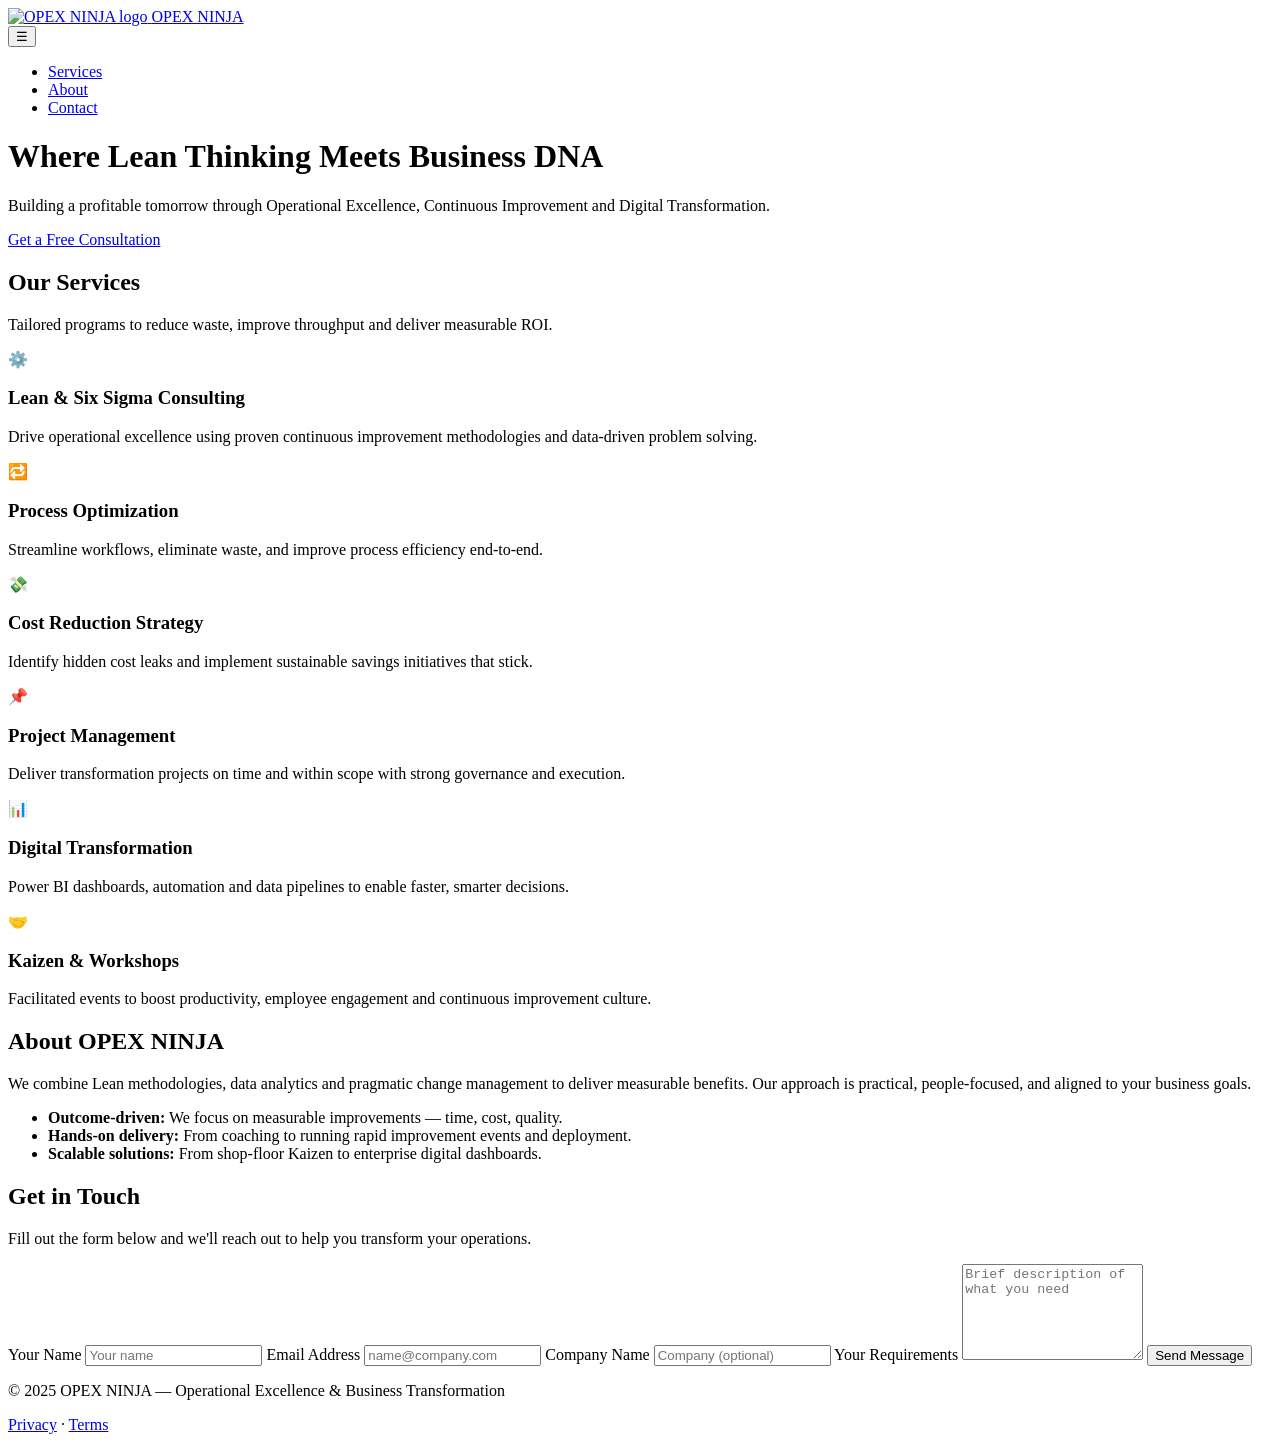
==== index.html @ 3e7ab920 "Add files via upload" ====
<!doctype html>
<html lang="en">
<head>
  <meta charset="utf-8" />
  <meta name="viewport" content="width=device-width,initial-scale=1" />
  <title>OPEX NINJA — Operational Excellence & CI Services</title>
  <meta name="description" content="OPEX NINJA helps organizations achieve operational excellence through Lean, Six Sigma, digital transformation, and Kaizen facilitation." />
  <meta name="theme-color" content="#0b2242" />

  <!-- Open Graph -->
  <meta property="og:title" content="OPEX NINJA — Operational Excellence & CI Services" />
  <meta property="og:description" content="Lean thinking meets your business DNA. Improve efficiency, reduce costs, and accelerate transformation." />
  <meta property="og:type" content="website" />
  <meta property="og:image" content="assets/og-image.png" />
  <meta property="og:url" content="https://your-domain-or-github-pages-url" />

  <!-- Twitter -->
  <meta name="twitter:card" content="summary_large_image" />

  <link rel="icon" href="assets/logo.svg" type="image/svg+xml" />

  <link rel="stylesheet" href="css/styles.css" />
  <script defer src="js/main.js"></script>

  <!-- JSON-LD structured data -->
  <script type="application/ld+json">
  {
    "@context": "https://schema.org",
    "@type": "ProfessionalService",
    "name": "OPEX NINJA",
    "description": "Operational excellence, Lean & Six Sigma consulting, process optimization, digital transformation and Kaizen facilitation.",
    "url": "https://your-domain-or-github-pages-url",
    "logo": "https://your-domain-or-github-pages-url/assets/logo.svg",
    "sameAs": []
  }
  </script>
</head>
<body>
  <header class="site-header" role="banner">
    <div class="container header-inner">
      <a class="brand" href="/" aria-label="OPEX NINJA homepage">
        <img src="assets/logo.svg" alt="OPEX NINJA logo" class="logo" />
        <span class="brand-text">OPEX NINJA</span>
      </a>

      <nav class="main-nav" role="navigation" aria-label="Main navigation">
        <button class="nav-toggle" aria-expanded="false" aria-controls="nav-list" aria-label="Toggle navigation">☰</button>
        <ul id="nav-list" class="nav-list">
          <li><a href="#services">Services</a></li>
          <li><a href="#about">About</a></li>
          <li><a href="#contact">Contact</a></li>
        </ul>
      </nav>
    </div>

    <div class="hero container">
      <h1>Where Lean Thinking Meets Business DNA</h1>
      <p class="lead">Building a profitable tomorrow through Operational Excellence, Continuous Improvement and Digital Transformation.</p>
      <p><a class="cta" href="#contact">Get a Free Consultation</a></p>
    </div>
  </header>

  <main>
    <section id="services" class="section container">
      <h2 class="section-title">Our Services</h2>
      <p class="section-sub">Tailored programs to reduce waste, improve throughput and deliver measurable ROI.</p>

      <div class="services-grid" role="list">
        <article class="card" role="listitem" aria-labelledby="s1">
          <div class="card-icon" aria-hidden="true">⚙️</div>
          <h3 id="s1">Lean & Six Sigma Consulting</h3>
          <p>Drive operational excellence using proven continuous improvement methodologies and data-driven problem solving.</p>
        </article>

        <article class="card" role="listitem" aria-labelledby="s2">
          <div class="card-icon" aria-hidden="true">🔁</div>
          <h3 id="s2">Process Optimization</h3>
          <p>Streamline workflows, eliminate waste, and improve process efficiency end-to-end.</p>
        </article>

        <article class="card" role="listitem" aria-labelledby="s3">
          <div class="card-icon" aria-hidden="true">💸</div>
          <h3 id="s3">Cost Reduction Strategy</h3>
          <p>Identify hidden cost leaks and implement sustainable savings initiatives that stick.</p>
        </article>

        <article class="card" role="listitem" aria-labelledby="s4">
          <div class="card-icon" aria-hidden="true">📌</div>
          <h3 id="s4">Project Management</h3>
          <p>Deliver transformation projects on time and within scope with strong governance and execution.</p>
        </article>

        <article class="card" role="listitem" aria-labelledby="s5">
          <div class="card-icon" aria-hidden="true">📊</div>
          <h3 id="s5">Digital Transformation</h3>
          <p>Power BI dashboards, automation and data pipelines to enable faster, smarter decisions.</p>
        </article>

        <article class="card" role="listitem" aria-labelledby="s6">
          <div class="card-icon" aria-hidden="true">🤝</div>
          <h3 id="s6">Kaizen & Workshops</h3>
          <p>Facilitated events to boost productivity, employee engagement and continuous improvement culture.</p>
        </article>
      </div>
    </section>

    <section id="about" class="section alt container">
      <h2 class="section-title">About OPEX NINJA</h2>
      <p>We combine Lean methodologies, data analytics and pragmatic change management to deliver measurable benefits. Our approach is practical, people-focused, and aligned to your business goals.</p>
      <ul class="about-list">
        <li><strong>Outcome-driven:</strong> We focus on measurable improvements — time, cost, quality.</li>
        <li><strong>Hands-on delivery:</strong> From coaching to running rapid improvement events and deployment.</li>
        <li><strong>Scalable solutions:</strong> From shop-floor Kaizen to enterprise digital dashboards.</li>
      </ul>
    </section>

    <section id="contact" class="section container">
      <h2 class="section-title">Get in Touch</h2>
      <p class="section-sub">Fill out the form below and we'll reach out to help you transform your operations.</p>

      <form id="contact-form" class="lead-form" method="POST" action="https://formspree.io/f/your-form-id">
        <label for="name">Your Name</label>
        <input id="name" name="name" type="text" placeholder="Your name" required />

        <label for="email">Email Address</label>
        <input id="email" name="_replyto" type="email" placeholder="name@company.com" required />

        <label for="company">Company Name</label>
        <input id="company" name="company" type="text" placeholder="Company (optional)" />

        <label for="message">Your Requirements</label>
        <textarea id="message" name="message" rows="6" placeholder="Brief description of what you need"></textarea>

        <!-- Honeypot to reduce spam -->
        <input type="text" name="_gotcha" style="display:none" />

        <button type="submit" id="submit-btn">Send Message</button>

        <div id="form-status" role="status" aria-live="polite" class="form-status" hidden></div>
      </form>
    </section>
  </main>

  <footer class="site-footer" role="contentinfo">
    <div class="container footer-inner">
      <p>© 2025 OPEX NINJA — Operational Excellence & Business Transformation</p>
      <p class="footer-links">
        <a href="#privacy">Privacy</a> · <a href="#terms">Terms</a>
      </p>
    </div>
  </footer>
</body>
</html>
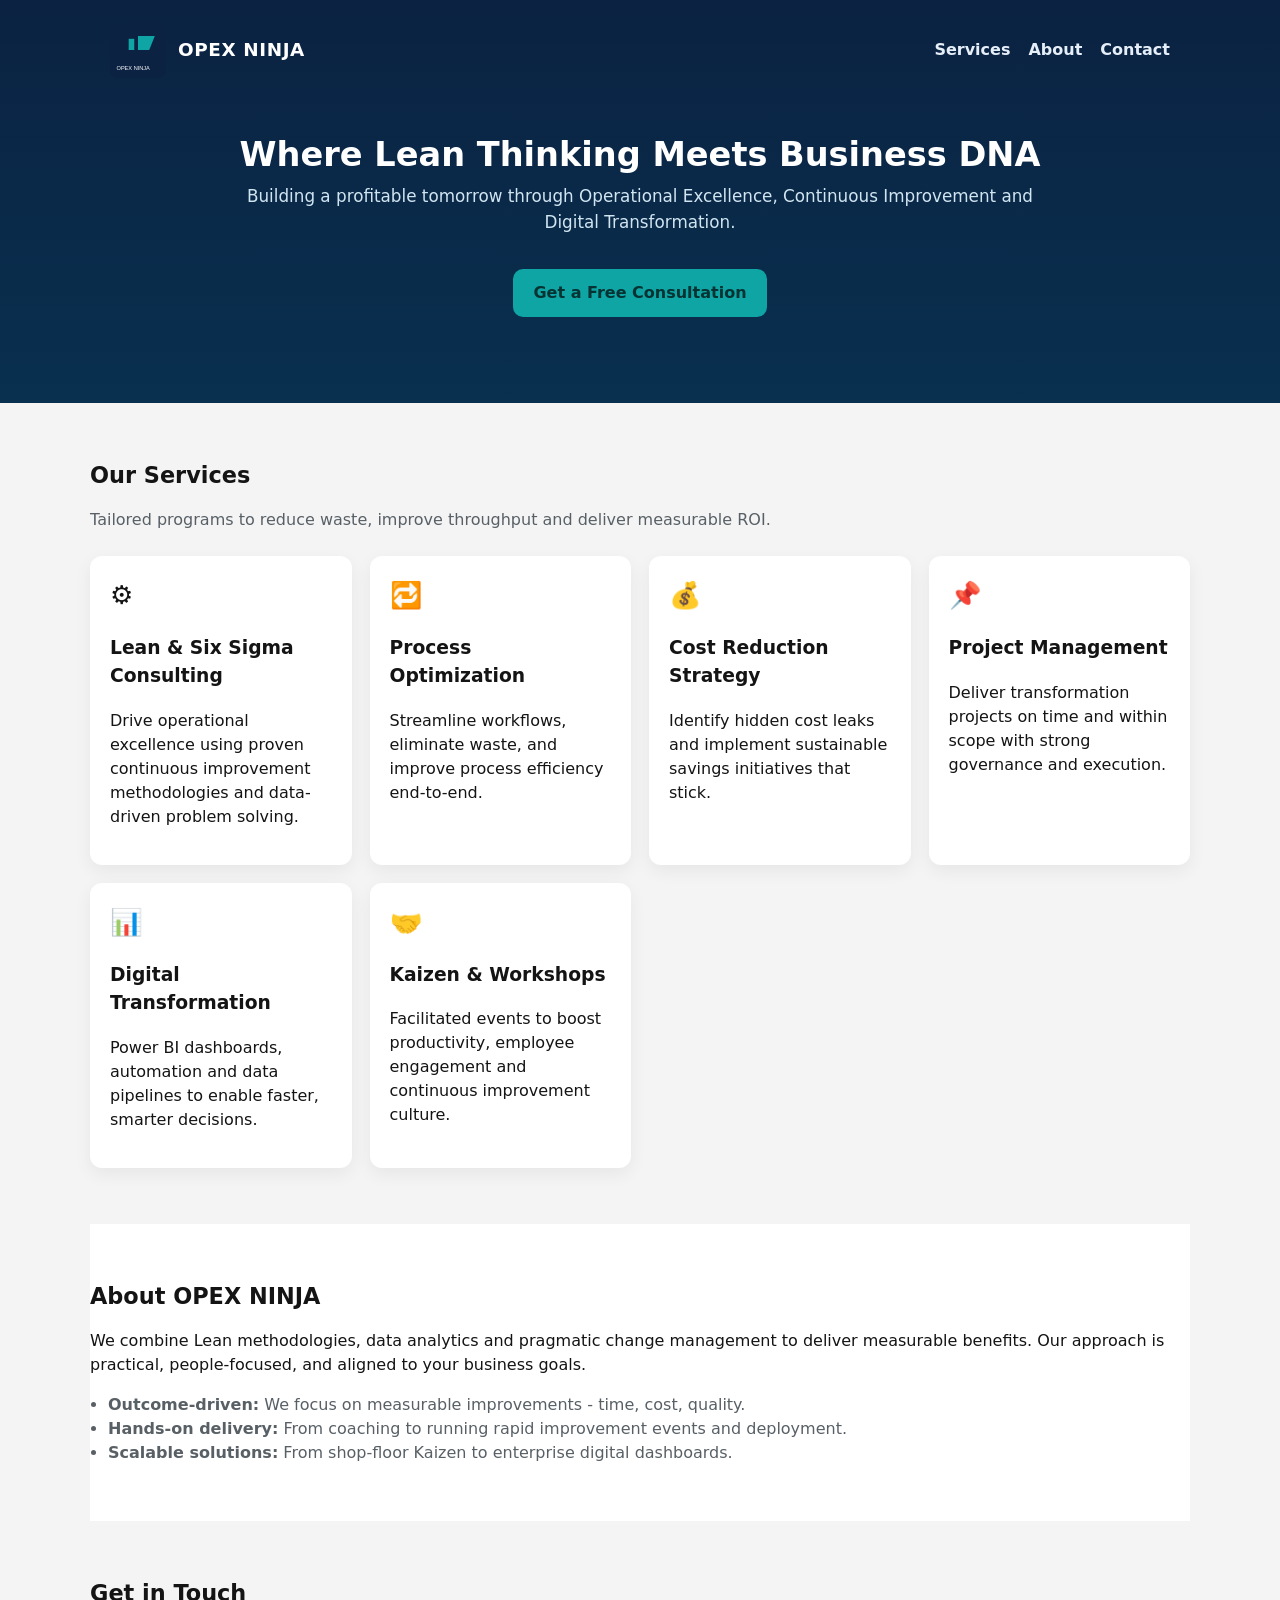
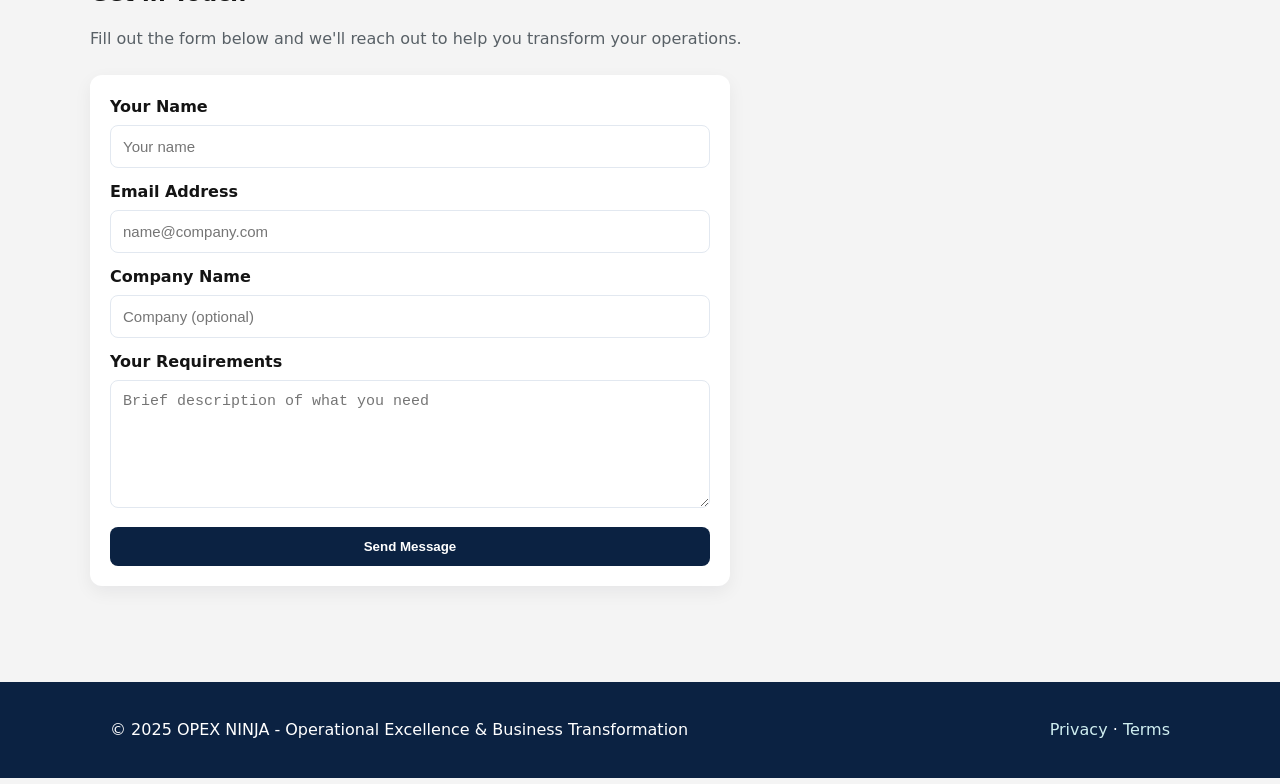
==== commit 002aac3b: "Update index.html" ====
--- a/index.html
+++ b/index.html
@@ -3,12 +3,12 @@
 <head>
   <meta charset="utf-8" />
   <meta name="viewport" content="width=device-width,initial-scale=1" />
-  <title>OPEX NINJA — Operational Excellence & CI Services</title>
+  <title>OPEX NINJA - Operational Excellence &amp; CI Services</title>
   <meta name="description" content="OPEX NINJA helps organizations achieve operational excellence through Lean, Six Sigma, digital transformation, and Kaizen facilitation." />
   <meta name="theme-color" content="#0b2242" />
 
   <!-- Open Graph -->
-  <meta property="og:title" content="OPEX NINJA — Operational Excellence & CI Services" />
+  <meta property="og:title" content="OPEX NINJA - Operational Excellence &amp; CI Services" />
   <meta property="og:description" content="Lean thinking meets your business DNA. Improve efficiency, reduce costs, and accelerate transformation." />
   <meta property="og:type" content="website" />
   <meta property="og:image" content="assets/og-image.png" />
@@ -17,10 +17,10 @@
   <!-- Twitter -->
   <meta name="twitter:card" content="summary_large_image" />
 
-  <link rel="icon" href="assets/logo.svg" type="image/svg+xml" />
+  <link rel="icon" href="logo.png" type="image/pngl" />
 
-  <link rel="stylesheet" href="css/styles.css" />
-  <script defer src="js/main.js"></script>
+  <link rel="stylesheet" href="css_styles_Version1.css" />
+  <script defer src="js_main_Version1.js"></script>
 
   <!-- JSON-LD structured data -->
   <script type="application/ld+json">
@@ -30,7 +30,7 @@
     "name": "OPEX NINJA",
     "description": "Operational excellence, Lean & Six Sigma consulting, process optimization, digital transformation and Kaizen facilitation.",
     "url": "https://your-domain-or-github-pages-url",
-    "logo": "https://your-domain-or-github-pages-url/assets/logo.svg",
+    "logo": "https://your-domain-or-github-pages-url/logo.png",
     "sameAs": []
   }
   </script>
@@ -39,12 +39,12 @@
   <header class="site-header" role="banner">
     <div class="container header-inner">
       <a class="brand" href="/" aria-label="OPEX NINJA homepage">
-        <img src="assets/logo.svg" alt="OPEX NINJA logo" class="logo" />
+        <img src="assets_logo_Version1.svg" alt="OPEX NINJA logo" class="logo" />
         <span class="brand-text">OPEX NINJA</span>
       </a>
 
       <nav class="main-nav" role="navigation" aria-label="Main navigation">
-        <button class="nav-toggle" aria-expanded="false" aria-controls="nav-list" aria-label="Toggle navigation">☰</button>
+        <button class="nav-toggle" aria-expanded="false" aria-controls="nav-list" aria-label="Toggle navigation">&#9776;</button>
         <ul id="nav-list" class="nav-list">
           <li><a href="#services">Services</a></li>
           <li><a href="#about">About</a></li>
@@ -67,38 +67,38 @@
 
       <div class="services-grid" role="list">
         <article class="card" role="listitem" aria-labelledby="s1">
-          <div class="card-icon" aria-hidden="true">⚙️</div>
-          <h3 id="s1">Lean & Six Sigma Consulting</h3>
+          <div class="card-icon" aria-hidden="true">&#9881;</div>
+          <h3 id="s1">Lean &amp; Six Sigma Consulting</h3>
           <p>Drive operational excellence using proven continuous improvement methodologies and data-driven problem solving.</p>
         </article>
 
         <article class="card" role="listitem" aria-labelledby="s2">
-          <div class="card-icon" aria-hidden="true">🔁</div>
+          <div class="card-icon" aria-hidden="true">&#128257;</div>
           <h3 id="s2">Process Optimization</h3>
           <p>Streamline workflows, eliminate waste, and improve process efficiency end-to-end.</p>
         </article>
 
         <article class="card" role="listitem" aria-labelledby="s3">
-          <div class="card-icon" aria-hidden="true">💸</div>
+          <div class="card-icon" aria-hidden="true">&#128176;</div>
           <h3 id="s3">Cost Reduction Strategy</h3>
           <p>Identify hidden cost leaks and implement sustainable savings initiatives that stick.</p>
         </article>
 
         <article class="card" role="listitem" aria-labelledby="s4">
-          <div class="card-icon" aria-hidden="true">📌</div>
+          <div class="card-icon" aria-hidden="true">&#128204;</div>
           <h3 id="s4">Project Management</h3>
           <p>Deliver transformation projects on time and within scope with strong governance and execution.</p>
         </article>
 
         <article class="card" role="listitem" aria-labelledby="s5">
-          <div class="card-icon" aria-hidden="true">📊</div>
+          <div class="card-icon" aria-hidden="true">&#128202;</div>
           <h3 id="s5">Digital Transformation</h3>
           <p>Power BI dashboards, automation and data pipelines to enable faster, smarter decisions.</p>
         </article>
 
         <article class="card" role="listitem" aria-labelledby="s6">
-          <div class="card-icon" aria-hidden="true">🤝</div>
-          <h3 id="s6">Kaizen & Workshops</h3>
+          <div class="card-icon" aria-hidden="true">&#129309;</div>
+          <h3 id="s6">Kaizen &amp; Workshops</h3>
           <p>Facilitated events to boost productivity, employee engagement and continuous improvement culture.</p>
         </article>
       </div>
@@ -108,7 +108,7 @@
       <h2 class="section-title">About OPEX NINJA</h2>
       <p>We combine Lean methodologies, data analytics and pragmatic change management to deliver measurable benefits. Our approach is practical, people-focused, and aligned to your business goals.</p>
       <ul class="about-list">
-        <li><strong>Outcome-driven:</strong> We focus on measurable improvements — time, cost, quality.</li>
+        <li><strong>Outcome-driven:</strong> We focus on measurable improvements - time, cost, quality.</li>
         <li><strong>Hands-on delivery:</strong> From coaching to running rapid improvement events and deployment.</li>
         <li><strong>Scalable solutions:</strong> From shop-floor Kaizen to enterprise digital dashboards.</li>
       </ul>
@@ -143,11 +143,11 @@
 
   <footer class="site-footer" role="contentinfo">
     <div class="container footer-inner">
-      <p>© 2025 OPEX NINJA — Operational Excellence & Business Transformation</p>
+      <p>&copy; 2025 OPEX NINJA - Operational Excellence &amp; Business Transformation</p>
       <p class="footer-links">
-        <a href="#privacy">Privacy</a> · <a href="#terms">Terms</a>
+        <a href="#privacy">Privacy</a> &middot; <a href="#terms">Terms</a>
       </p>
     </div>
   </footer>
 </body>
-</html>+</html>
--- a/css_styles_Version1.css
+++ b/css_styles_Version1.css
@@ -0,0 +1,82 @@
+:root{
+  --brand:#0b2242;
+  --accent:#0ea5a4;
+  --bg:#f4f4f4;
+  --card-bg:#ffffff;
+  --text:#141414;
+  --muted:#586066;
+  --radius:12px;
+  --container-width:1100px;
+}
+
+*{box-sizing:border-box}
+html,body{height:100%}
+body{
+  margin:0;
+  font-family:Inter, system-ui, -apple-system, "Segoe UI", Roboto, "Helvetica Neue", Arial;
+  background:var(--bg);
+  color:var(--text);
+  -webkit-font-smoothing:antialiased;
+  -moz-osx-font-smoothing:grayscale;
+  line-height:1.5;
+}
+
+/* Layout */
+.container{max-width:var(--container-width);margin:0 auto;padding:0 20px}
+.site-header{background:linear-gradient(180deg,var(--brand),#09304f);color:#fff;padding:22px 0}
+.header-inner{display:flex;align-items:center;justify-content:space-between;gap:16px}
+.brand{display:flex;align-items:center;gap:12px;text-decoration:none;color:inherit}
+.logo{width:56px;height:56px}
+.brand-text{font-weight:700;font-size:1.15rem;letter-spacing:0.6px}
+
+/* Nav */
+.main-nav{position:relative}
+.nav-list{list-style:none;margin:0;padding:0;display:flex;gap:18px}
+.nav-list a{color:#e6eef7;text-decoration:none;font-weight:600}
+.nav-toggle{display:none;background:transparent;border:0;color:#fff;font-size:20px}
+
+/* Hero */
+.hero{padding:48px 0;text-align:center}
+.hero h1{font-size:2.1rem;margin:4px 0}
+.lead{color:#d1e5f1;font-size:1.05rem;max-width:800px;margin:0 auto}
+.cta{display:inline-block;margin-top:18px;background:var(--accent);color:#053333;padding:12px 20px;border-radius:10px;text-decoration:none;font-weight:700}
+
+/* Sections */
+.section{padding:56px 0}
+.section.alt{background:#fff}
+.section-title{font-size:1.4rem;margin:0 0 8px}
+.section-sub{color:var(--muted);margin-bottom:24px}
+
+/* Services grid */
+.services-grid{display:grid;grid-template-columns:repeat(auto-fit,minmax(240px,1fr));gap:18px}
+.card{background:var(--card-bg);padding:20px;border-radius:var(--radius);box-shadow:0 6px 18px rgba(12,20,30,0.06);text-align:left;transition:transform .18s ease,box-shadow .18s ease}
+.card:hover{transform:translateY(-6px);box-shadow:0 12px 28px rgba(12,20,30,0.10)}
+.card-icon{font-size:26px;margin-bottom:10px}
+
+/* About list */
+.about-list{margin:12px 0 0;padding-left:18px;color:var(--muted)}
+
+/* Form */
+.lead-form{background:var(--card-bg);padding:20px;border-radius:var(--radius);box-shadow:0 6px 18px rgba(12,20,30,0.06);max-width:640px;margin-top:12px}
+.lead-form label{display:block;margin-bottom:6px;font-weight:600}
+.lead-form input, .lead-form textarea{
+  width:100%;padding:12px;border:1px solid #e2e8f0;border-radius:8px;margin-bottom:12px;font-size:15px
+}
+.lead-form button{display:inline-block;background:var(--brand);color:#fff;border:none;padding:12px 18px;border-radius:8px;font-weight:700;cursor:pointer;width:100%}
+.form-status{margin-top:12px;color:var(--muted)}
+
+/* Footer */
+.site-footer{background:var(--brand);color:#fff;padding:20px 0;margin-top:40px}
+.footer-inner{display:flex;align-items:center;justify-content:space-between;gap:16px}
+.footer-links a{color:#cfeef0;text-decoration:none}
+
+/* Responsive */
+@media (max-width:800px){
+  .header-inner{flex-direction:row}
+  .nav-toggle{display:inline-block}
+  .nav-list{position:absolute;right:20px;top:58px;flex-direction:column;background:rgba(255,255,255,0.04);padding:12px;border-radius:8px;display:none}
+  .nav-list a{color:#fff}
+  .nav-list.show{display:flex}
+  .hero h1{font-size:1.6rem}
+  .footer-inner{flex-direction:column;align-items:flex-start}
+}
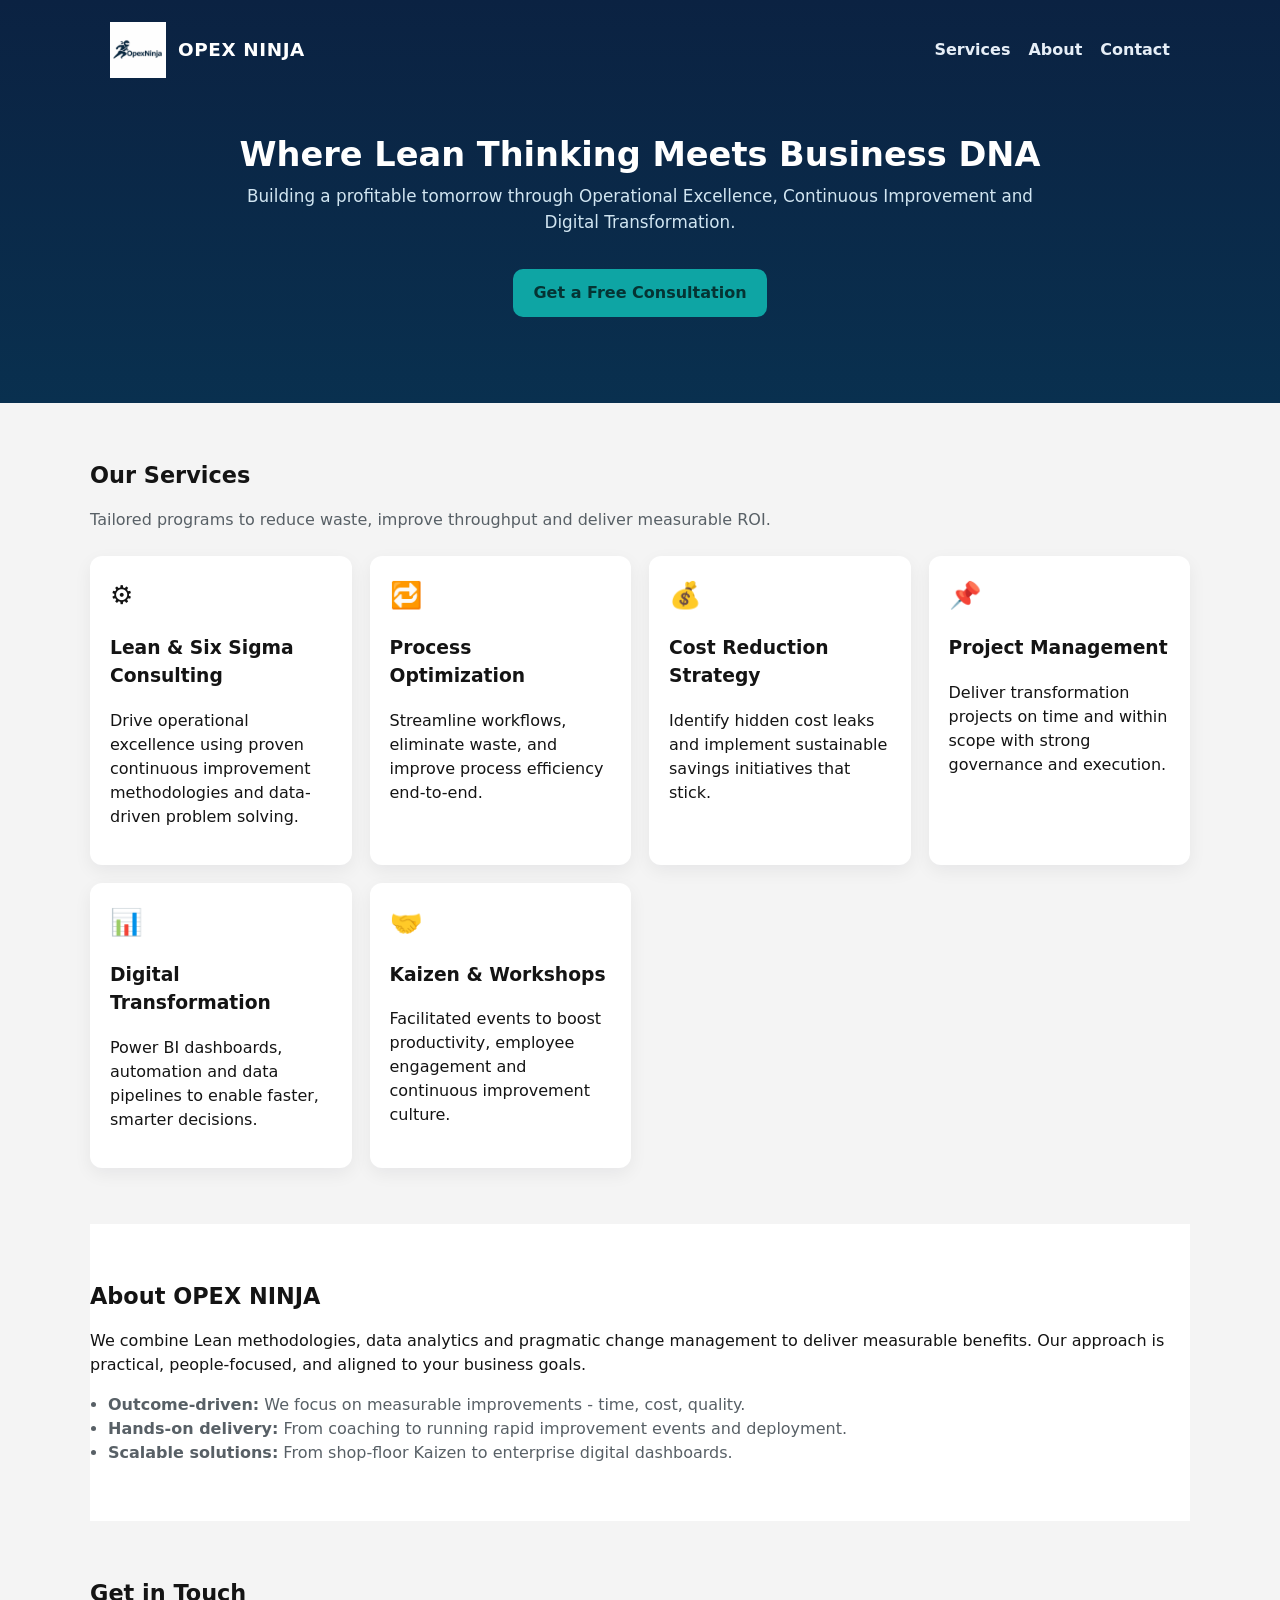
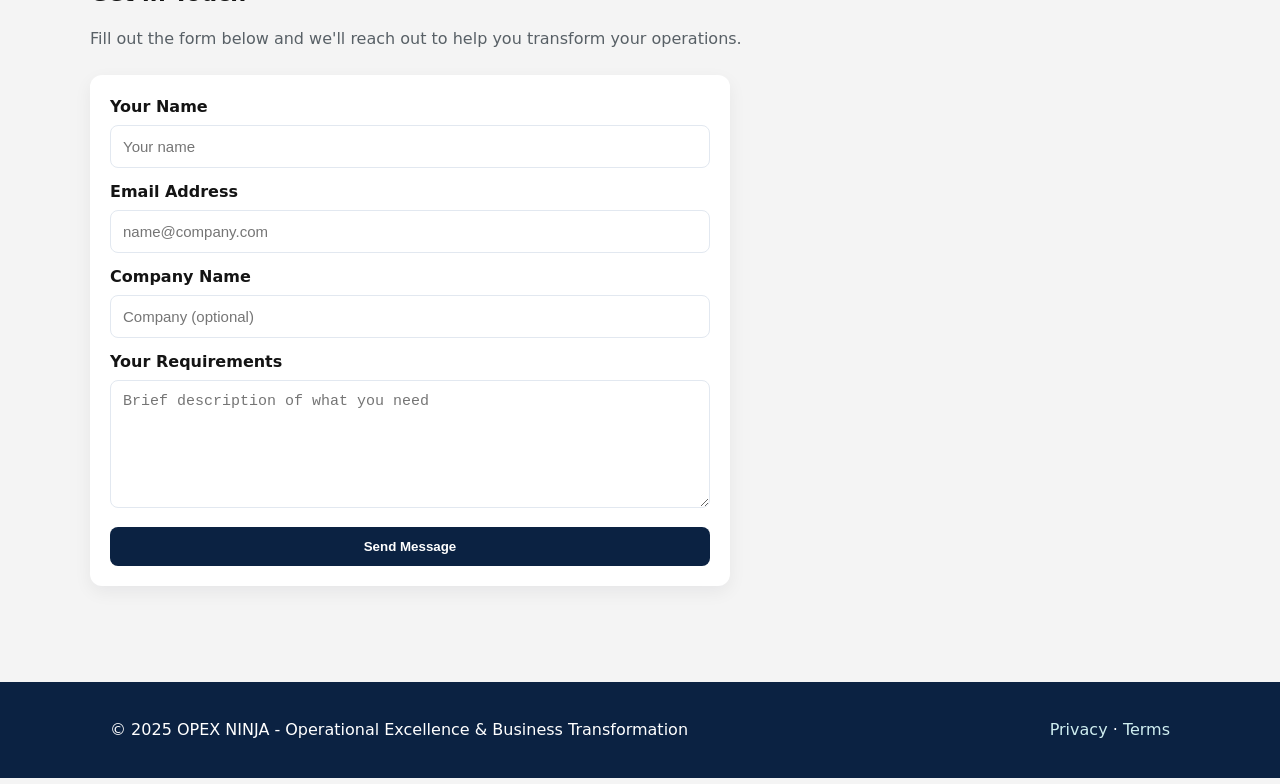
==== commit 7118369a: "Update index.html" ====
--- a/index.html
+++ b/index.html
@@ -17,7 +17,7 @@
   <!-- Twitter -->
   <meta name="twitter:card" content="summary_large_image" />
 
-  <link rel="icon" href="logo.png" type="image/pngl" />
+  <link rel="icon" href="logo.png" type="image/png" />
 
   <link rel="stylesheet" href="css_styles_Version1.css" />
   <script defer src="js_main_Version1.js"></script>
@@ -39,7 +39,7 @@
   <header class="site-header" role="banner">
     <div class="container header-inner">
       <a class="brand" href="/" aria-label="OPEX NINJA homepage">
-        <img src="assets_logo_Version1.svg" alt="OPEX NINJA logo" class="logo" />
+        <img src="logo.png" alt="OPEX NINJA logo" class="logo" />
         <span class="brand-text">OPEX NINJA</span>
       </a>
 
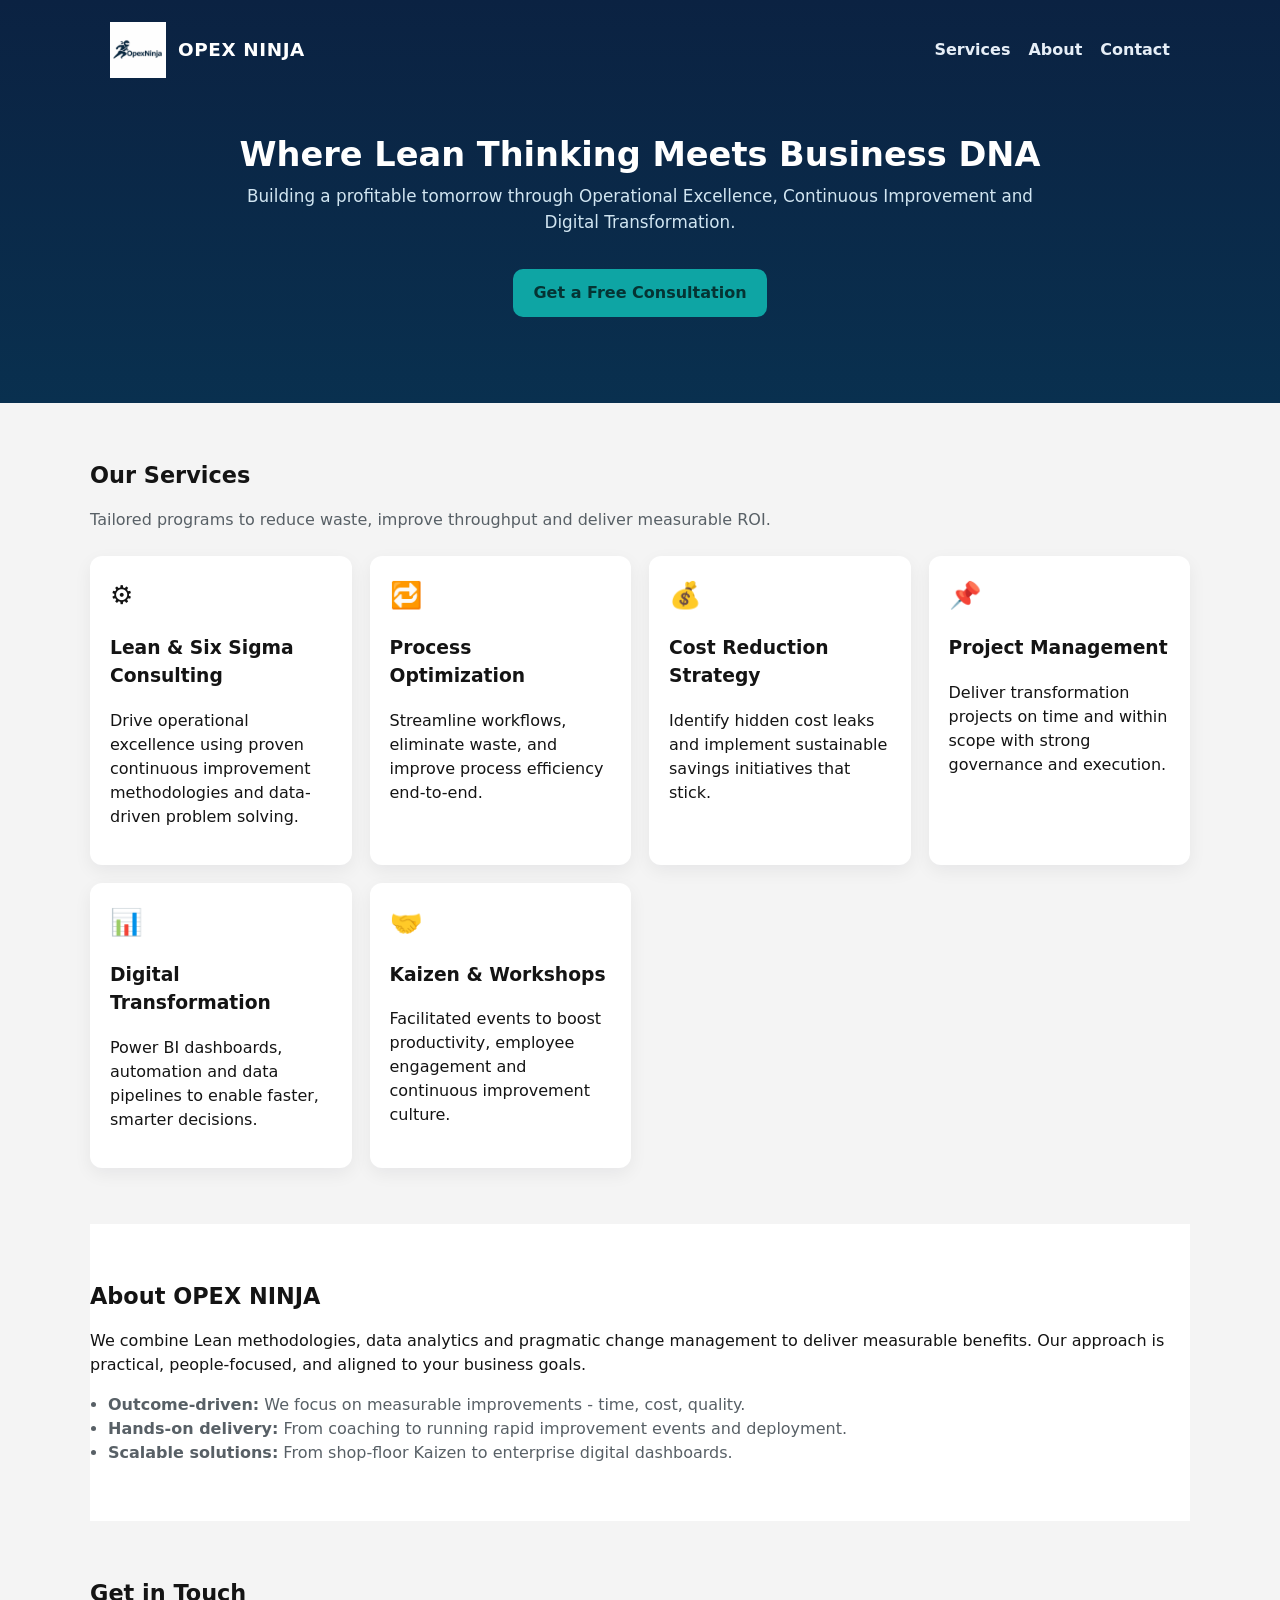
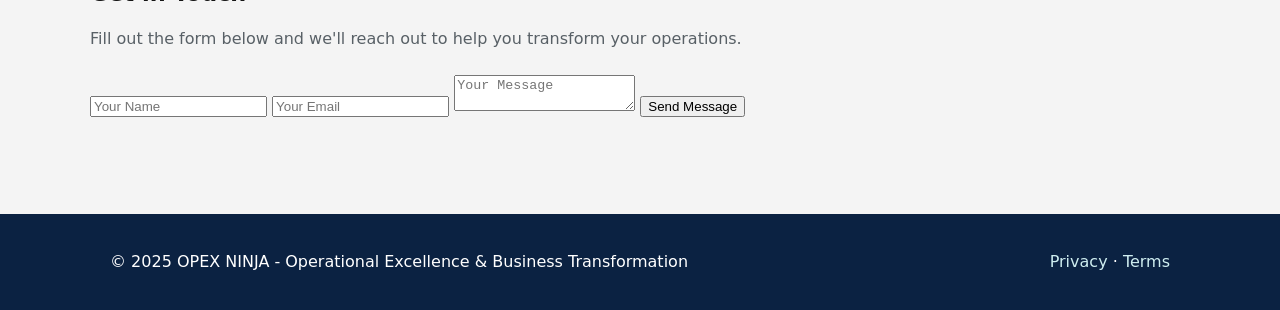
==== commit 45b985a8: "Update index.html" ====
--- a/index.html
+++ b/index.html
@@ -118,26 +118,15 @@
       <h2 class="section-title">Get in Touch</h2>
       <p class="section-sub">Fill out the form below and we'll reach out to help you transform your operations.</p>
 
-      <form id="contact-form" class="lead-form" method="POST" action="https://formspree.io/f/your-form-id">
-        <label for="name">Your Name</label>
-        <input id="name" name="name" type="text" placeholder="Your name" required />
+    <form id="contact-form" action="https://formspree.io/f/mdkyjepn" method="POST">
+    <input type="text" name="name" placeholder="Your Name" required>
+    <input type="email" name="email" placeholder="Your Email" required>
+    <textarea name="message" placeholder="Your Message" required></textarea>
 
-        <label for="email">Email Address</label>
-        <input id="email" name="_replyto" type="email" placeholder="name@company.com" required />
+    <button id="submit-btn" type="submit">Send Message</button>
 
-        <label for="company">Company Name</label>
-        <input id="company" name="company" type="text" placeholder="Company (optional)" />
-
-        <label for="message">Your Requirements</label>
-        <textarea id="message" name="message" rows="6" placeholder="Brief description of what you need"></textarea>
-
-        <!-- Honeypot to reduce spam -->
-        <input type="text" name="_gotcha" style="display:none" />
-
-        <button type="submit" id="submit-btn">Send Message</button>
-
-        <div id="form-status" role="status" aria-live="polite" class="form-status" hidden></div>
-      </form>
+    <p id="form-status" hidden></p>
+</form>
     </section>
   </main>
 
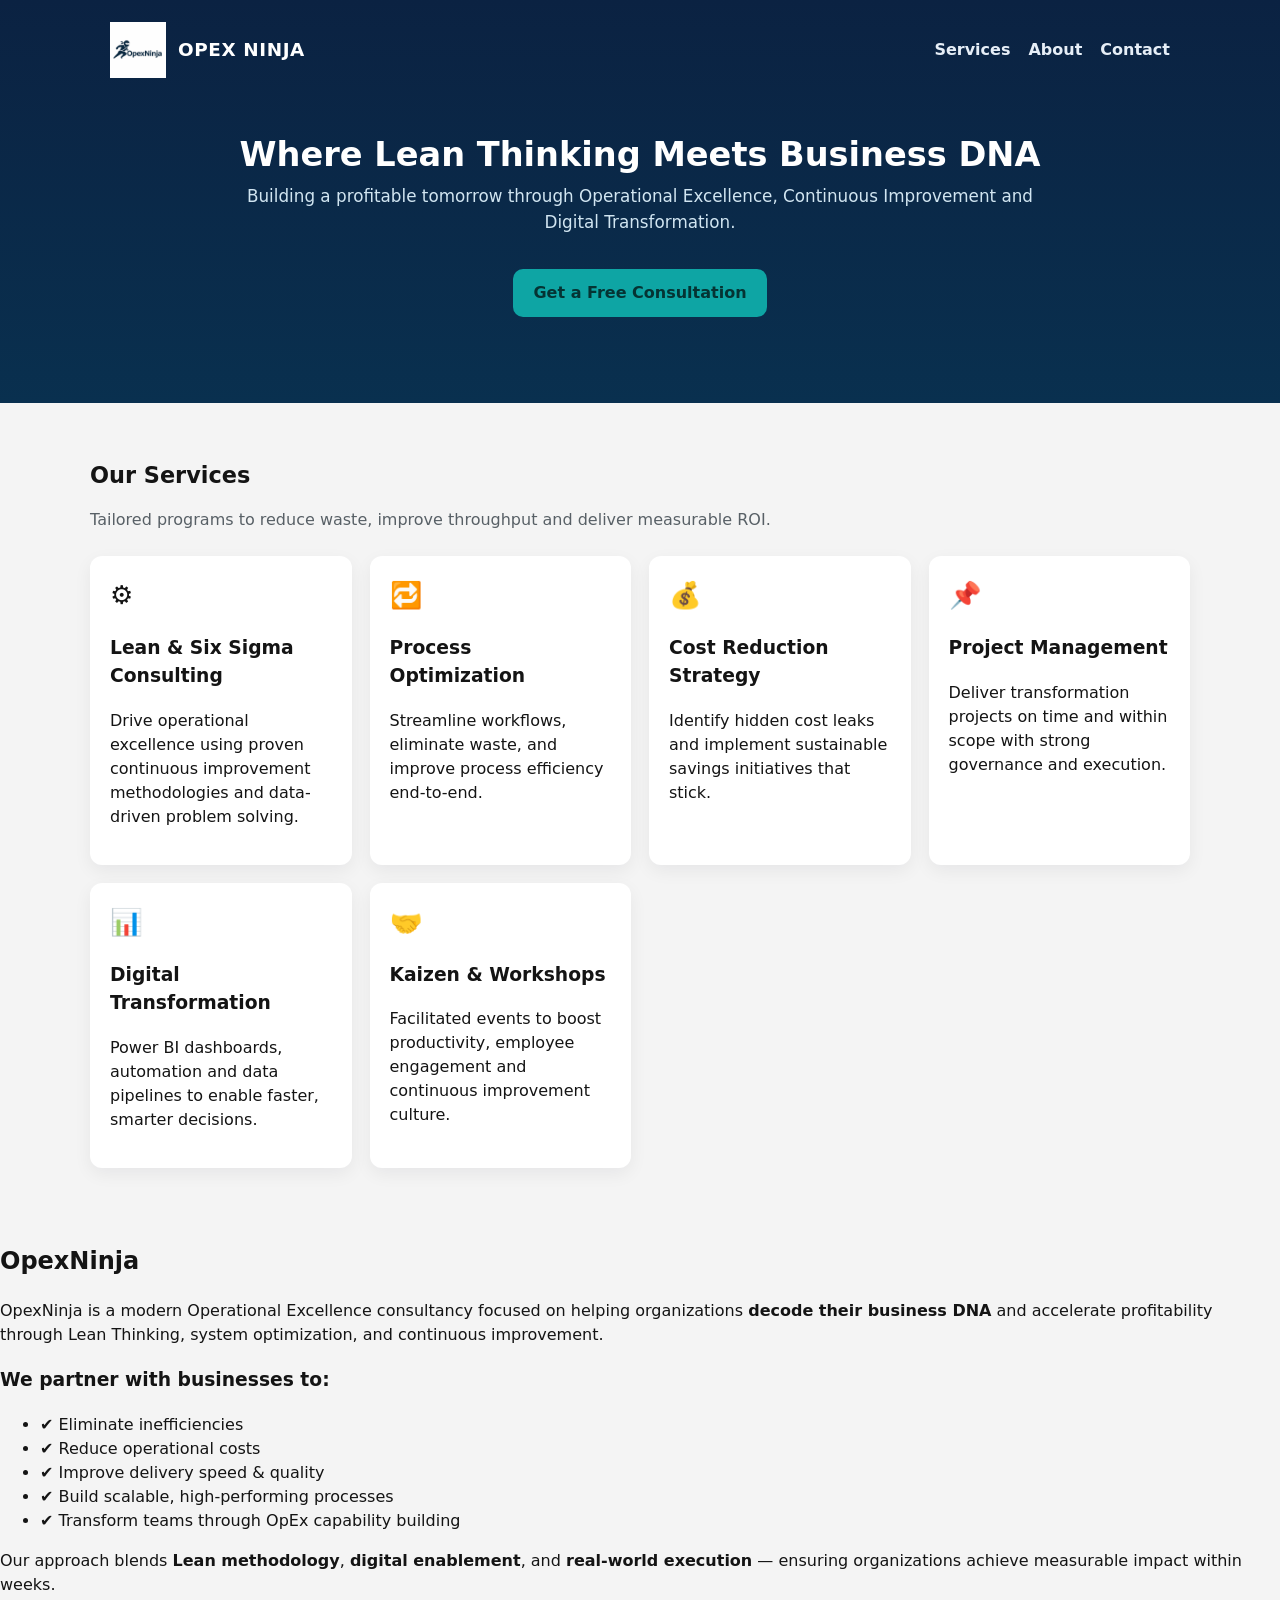
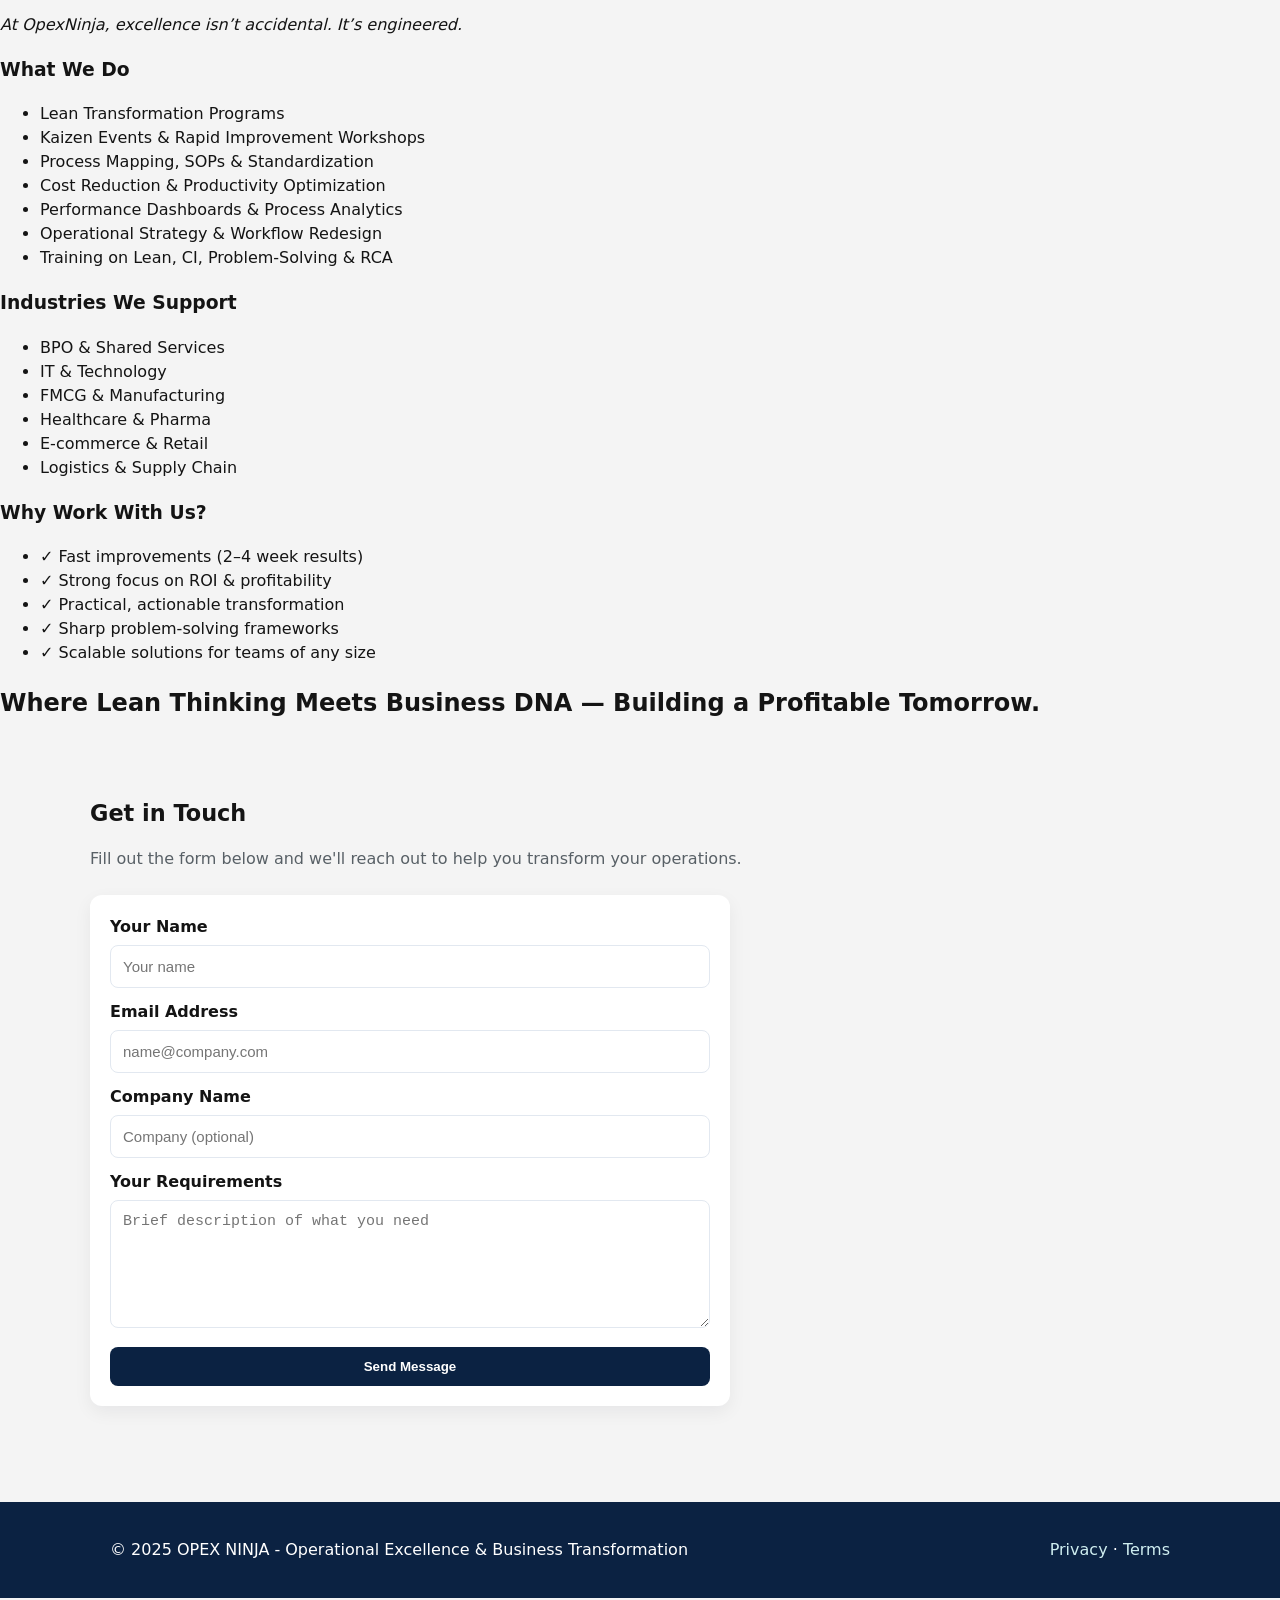
==== commit 3e7789f0: "Update index.html" ====
--- a/index.html
+++ b/index.html
@@ -104,29 +104,92 @@
       </div>
     </section>
 
-    <section id="about" class="section alt container">
-      <h2 class="section-title">About OPEX NINJA</h2>
-      <p>We combine Lean methodologies, data analytics and pragmatic change management to deliver measurable benefits. Our approach is practical, people-focused, and aligned to your business goals.</p>
-      <ul class="about-list">
-        <li><strong>Outcome-driven:</strong> We focus on measurable improvements - time, cost, quality.</li>
-        <li><strong>Hands-on delivery:</strong> From coaching to running rapid improvement events and deployment.</li>
-        <li><strong>Scalable solutions:</strong> From shop-floor Kaizen to enterprise digital dashboards.</li>
-      </ul>
+
+      <section class="about-opexninja">
+    <h2>OpexNinja</h2>
+    <p>
+        OpexNinja is a modern Operational Excellence consultancy focused on helping organizations 
+        <strong>decode their business DNA</strong> and accelerate profitability through Lean Thinking, 
+        system optimization, and continuous improvement.
+    </p>
+
+    <h3>We partner with businesses to:</h3>
+    <ul>
+        <li>✔ Eliminate inefficiencies</li>
+        <li>✔ Reduce operational costs</li>
+        <li>✔ Improve delivery speed &amp; quality</li>
+        <li>✔ Build scalable, high-performing processes</li>
+        <li>✔ Transform teams through OpEx capability building</li>
+    </ul>
+
+    <p>
+        Our approach blends <strong>Lean methodology</strong>, <strong>digital enablement</strong>, and 
+        <strong>real-world execution</strong> — ensuring organizations achieve measurable impact within weeks.
+    </p>
+
+    <p><em>At OpexNinja, excellence isn’t accidental. It’s engineered.</em></p>
+
+    <h3>What We Do</h3>
+    <ul>
+        <li>Lean Transformation Programs</li>
+        <li>Kaizen Events &amp; Rapid Improvement Workshops</li>
+        <li>Process Mapping, SOPs &amp; Standardization</li>
+        <li>Cost Reduction &amp; Productivity Optimization</li>
+        <li>Performance Dashboards &amp; Process Analytics</li>
+        <li>Operational Strategy &amp; Workflow Redesign</li>
+        <li>Training on Lean, CI, Problem-Solving &amp; RCA</li>
+    </ul>
+
+    <h3>Industries We Support</h3>
+    <ul>
+        <li>BPO &amp; Shared Services</li>
+        <li>IT &amp; Technology</li>
+        <li>FMCG &amp; Manufacturing</li>
+        <li>Healthcare &amp; Pharma</li>
+        <li>E-commerce &amp; Retail</li>
+        <li>Logistics &amp; Supply Chain</li>
+    </ul>
+
+    <h3>Why Work With Us?</h3>
+    <ul>
+        <li>✓ Fast improvements (2–4 week results)</li>
+        <li>✓ Strong focus on ROI &amp; profitability</li>
+        <li>✓ Practical, actionable transformation</li>
+        <li>✓ Sharp problem-solving frameworks</li>
+        <li>✓ Scalable solutions for teams of any size</li>
+    </ul>
+
+    <h2 class="tagline">
+        Where Lean Thinking Meets Business DNA — Building a Profitable Tomorrow.
+    </h2>
+
     </section>
 
     <section id="contact" class="section container">
       <h2 class="section-title">Get in Touch</h2>
       <p class="section-sub">Fill out the form below and we'll reach out to help you transform your operations.</p>
 
-    <form id="contact-form" action="https://formspree.io/f/mdkyjepn" method="POST">
-    <input type="text" name="name" placeholder="Your Name" required>
-    <input type="email" name="email" placeholder="Your Email" required>
-    <textarea name="message" placeholder="Your Message" required></textarea>
-
-    <button id="submit-btn" type="submit">Send Message</button>
-
-    <p id="form-status" hidden></p>
-</form>
+
+
+      <form id="contact-form" class="lead-form" method="POST" action="https://formspree.io/f/mdkyjepn">
+        <label for="name">Your Name</label>
+        <input id="name" name="name" type="text" placeholder="Your name" required />
+        <label for="email">Email Address</label>
+        <input id="email" name="_replyto" type="email" placeholder="name@company.com" required />
+        <label for="company">Company Name</label>
+        <input id="company" name="company" type="text" placeholder="Company (optional)" />
+        <label for="message">Your Requirements</label>
+        <textarea id="message" name="message" rows="6" placeholder="Brief description of what you need"></textarea>
+
+        <!-- Honeypot to reduce spam -->
+        <input type="text" name="_gotcha" style="display:none" />
+
+         <button id="submit-btn" type="submit">Send Message</button>
+
+        <div id="form-status" role="status" aria-live="polite" class="form-status" hidden></div>
+      </form>
+
+      
     </section>
   </main>
 
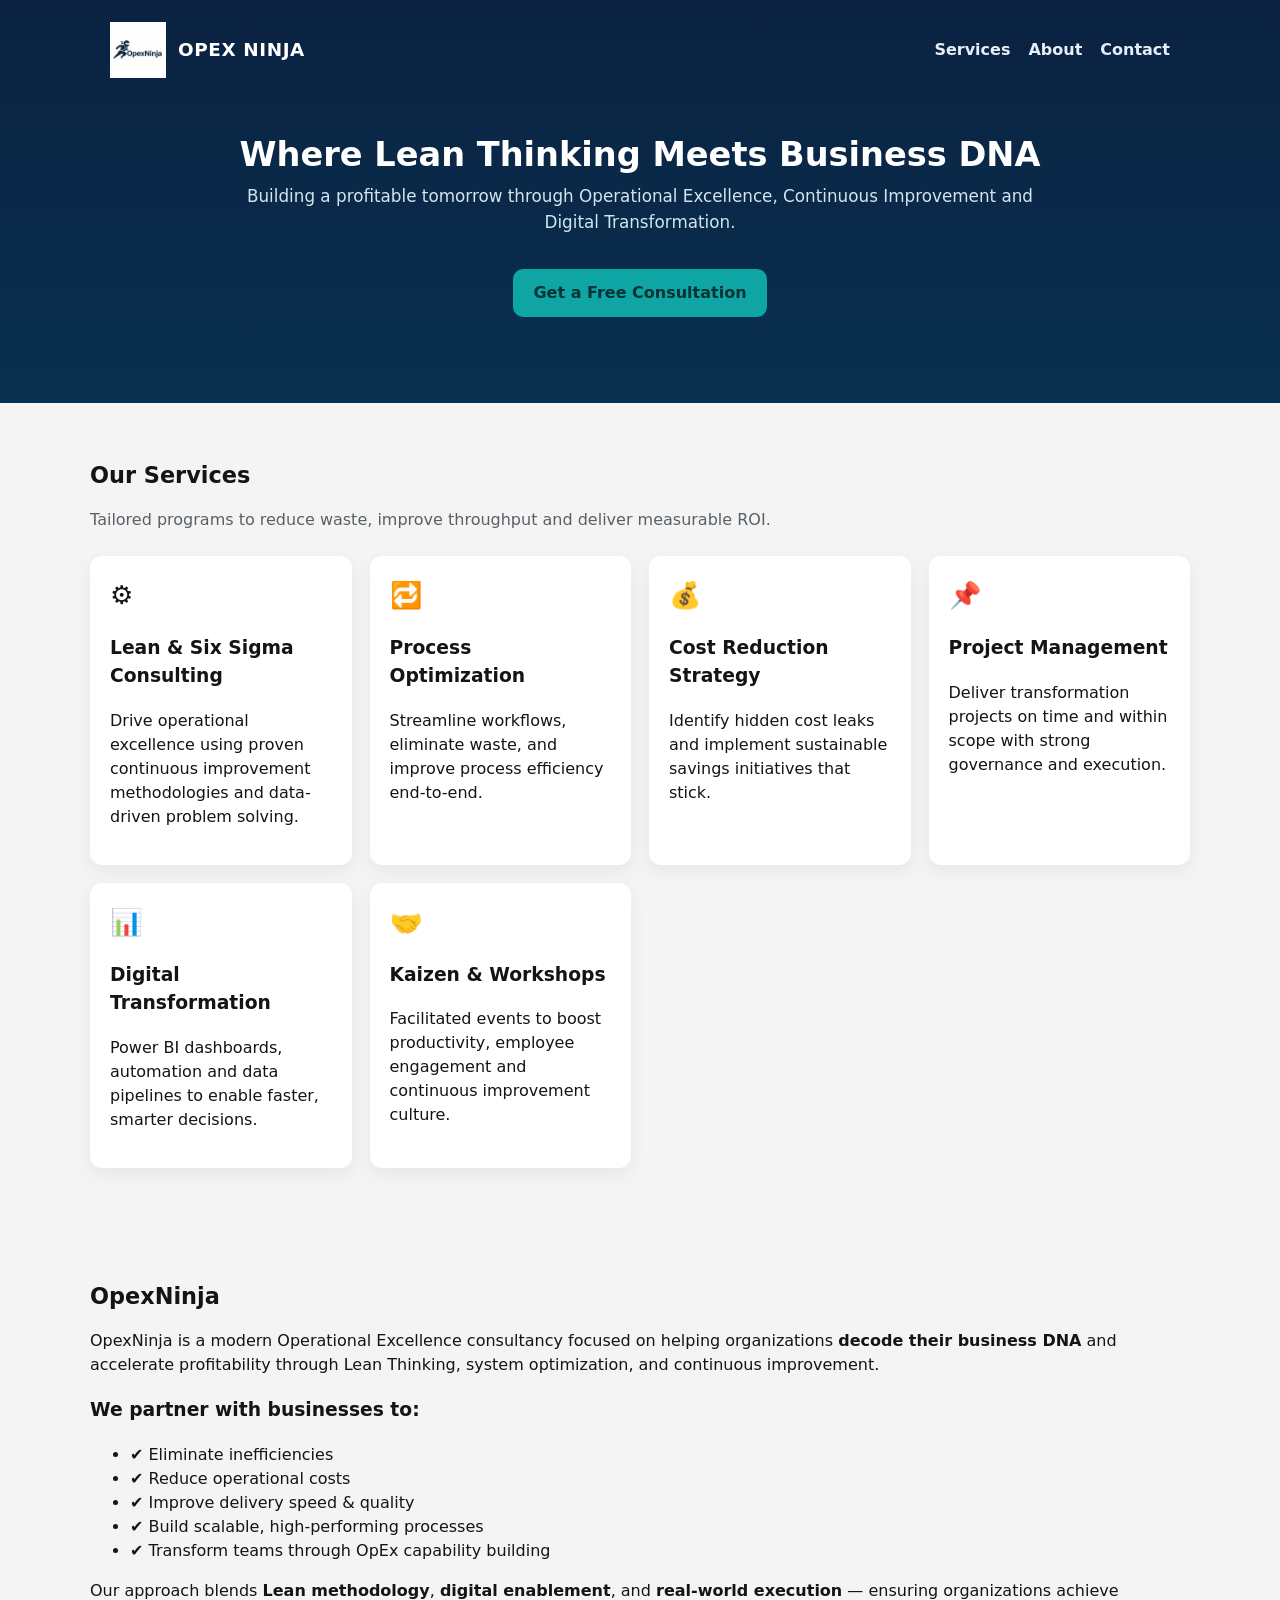
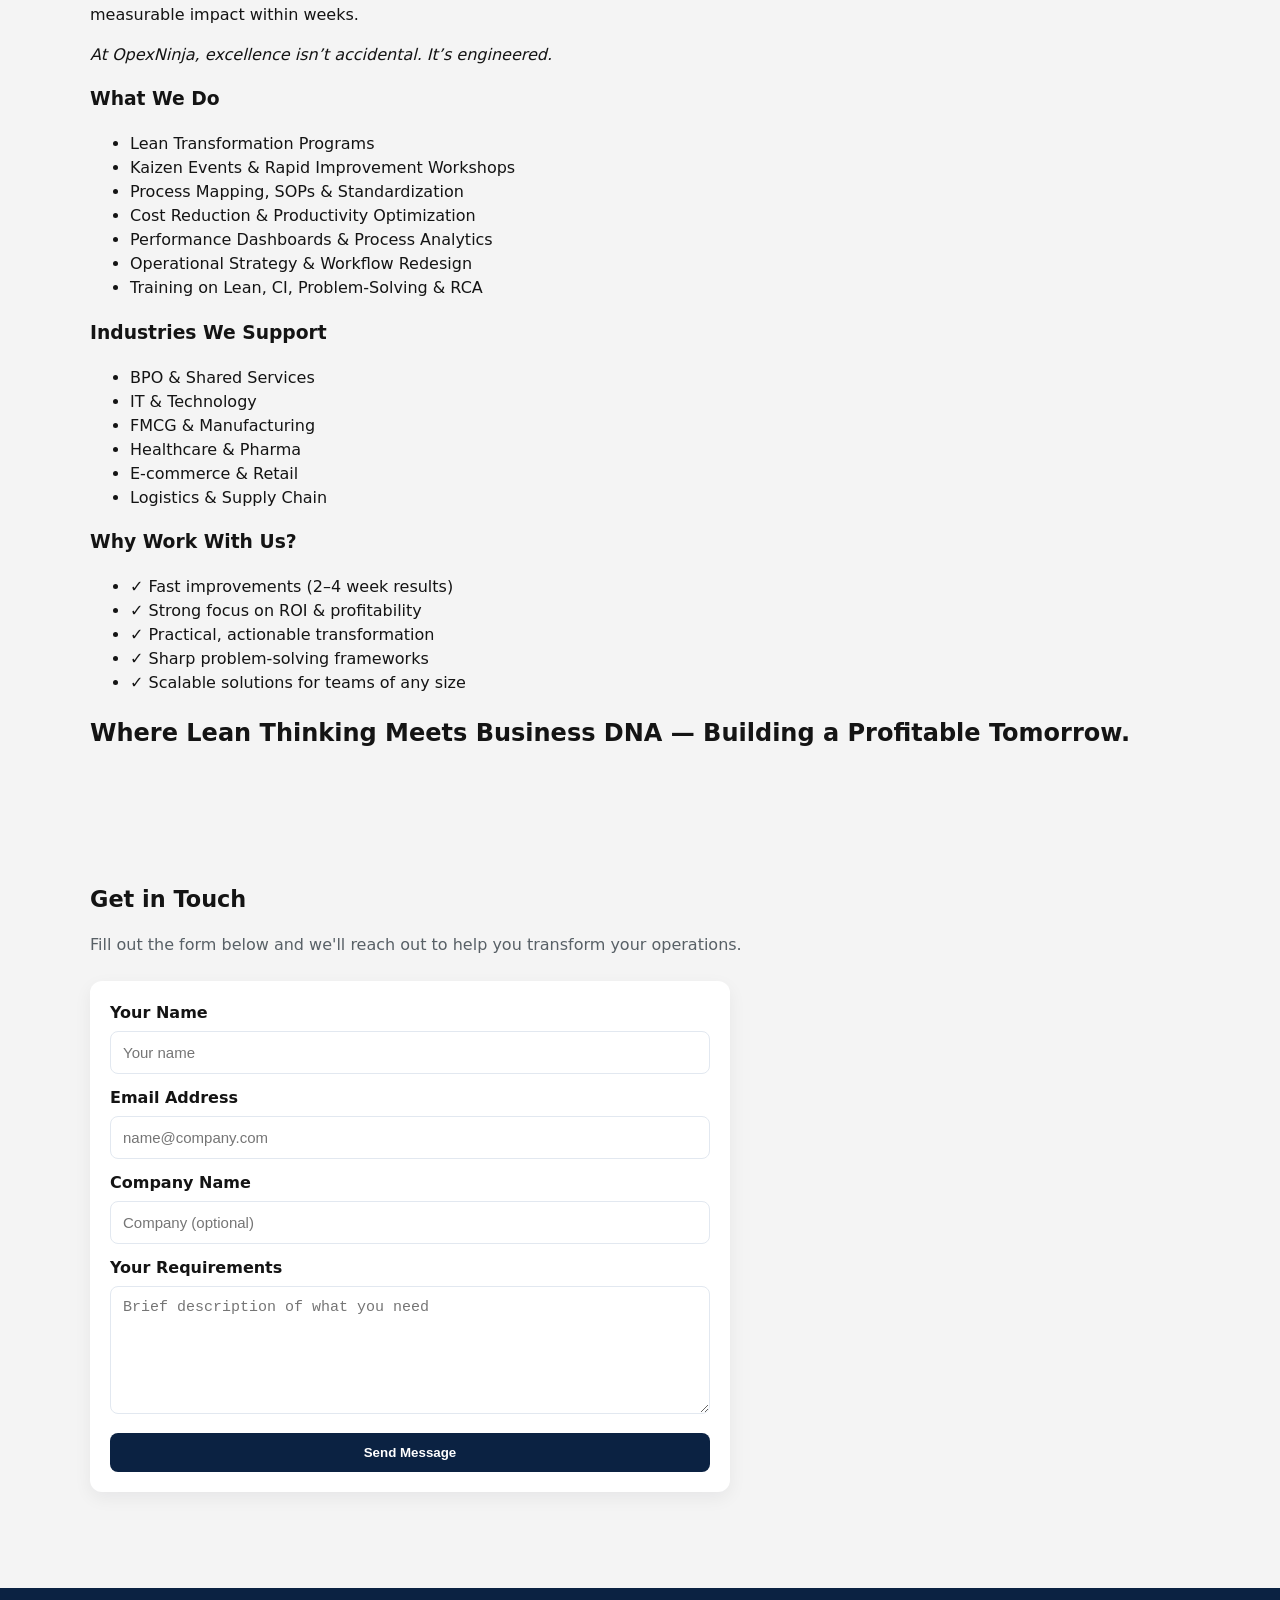
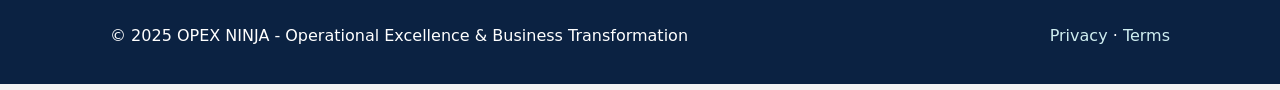
==== commit 355896fc: "Update index.html" ====
--- a/index.html
+++ b/index.html
@@ -105,8 +105,8 @@
     </section>
 
 
-      <section class="about-opexninja">
-    <h2>OpexNinja</h2>
+     <section id="services" class="section container">
+   <h2 class="section-title"> OpexNinja </h2>
     <p>
         OpexNinja is a modern Operational Excellence consultancy focused on helping organizations 
         <strong>decode their business DNA</strong> and accelerate profitability through Lean Thinking, 
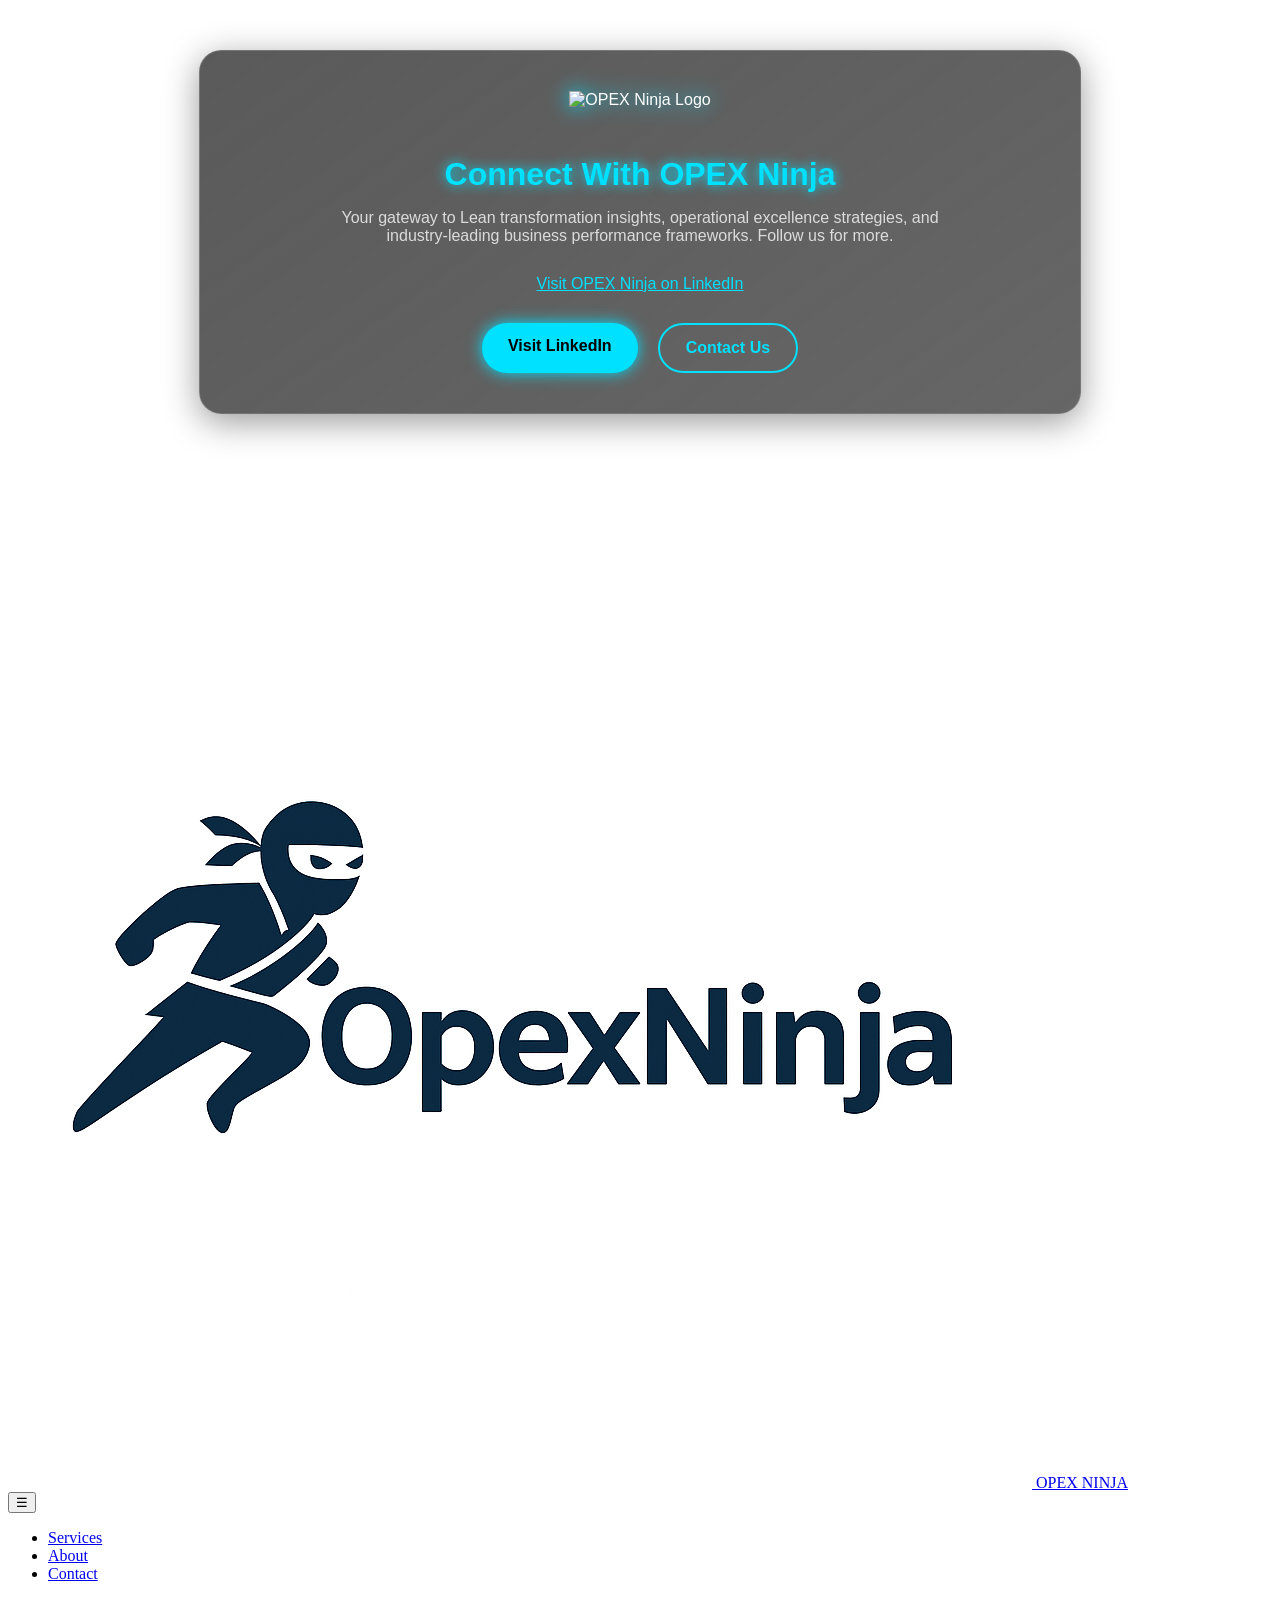
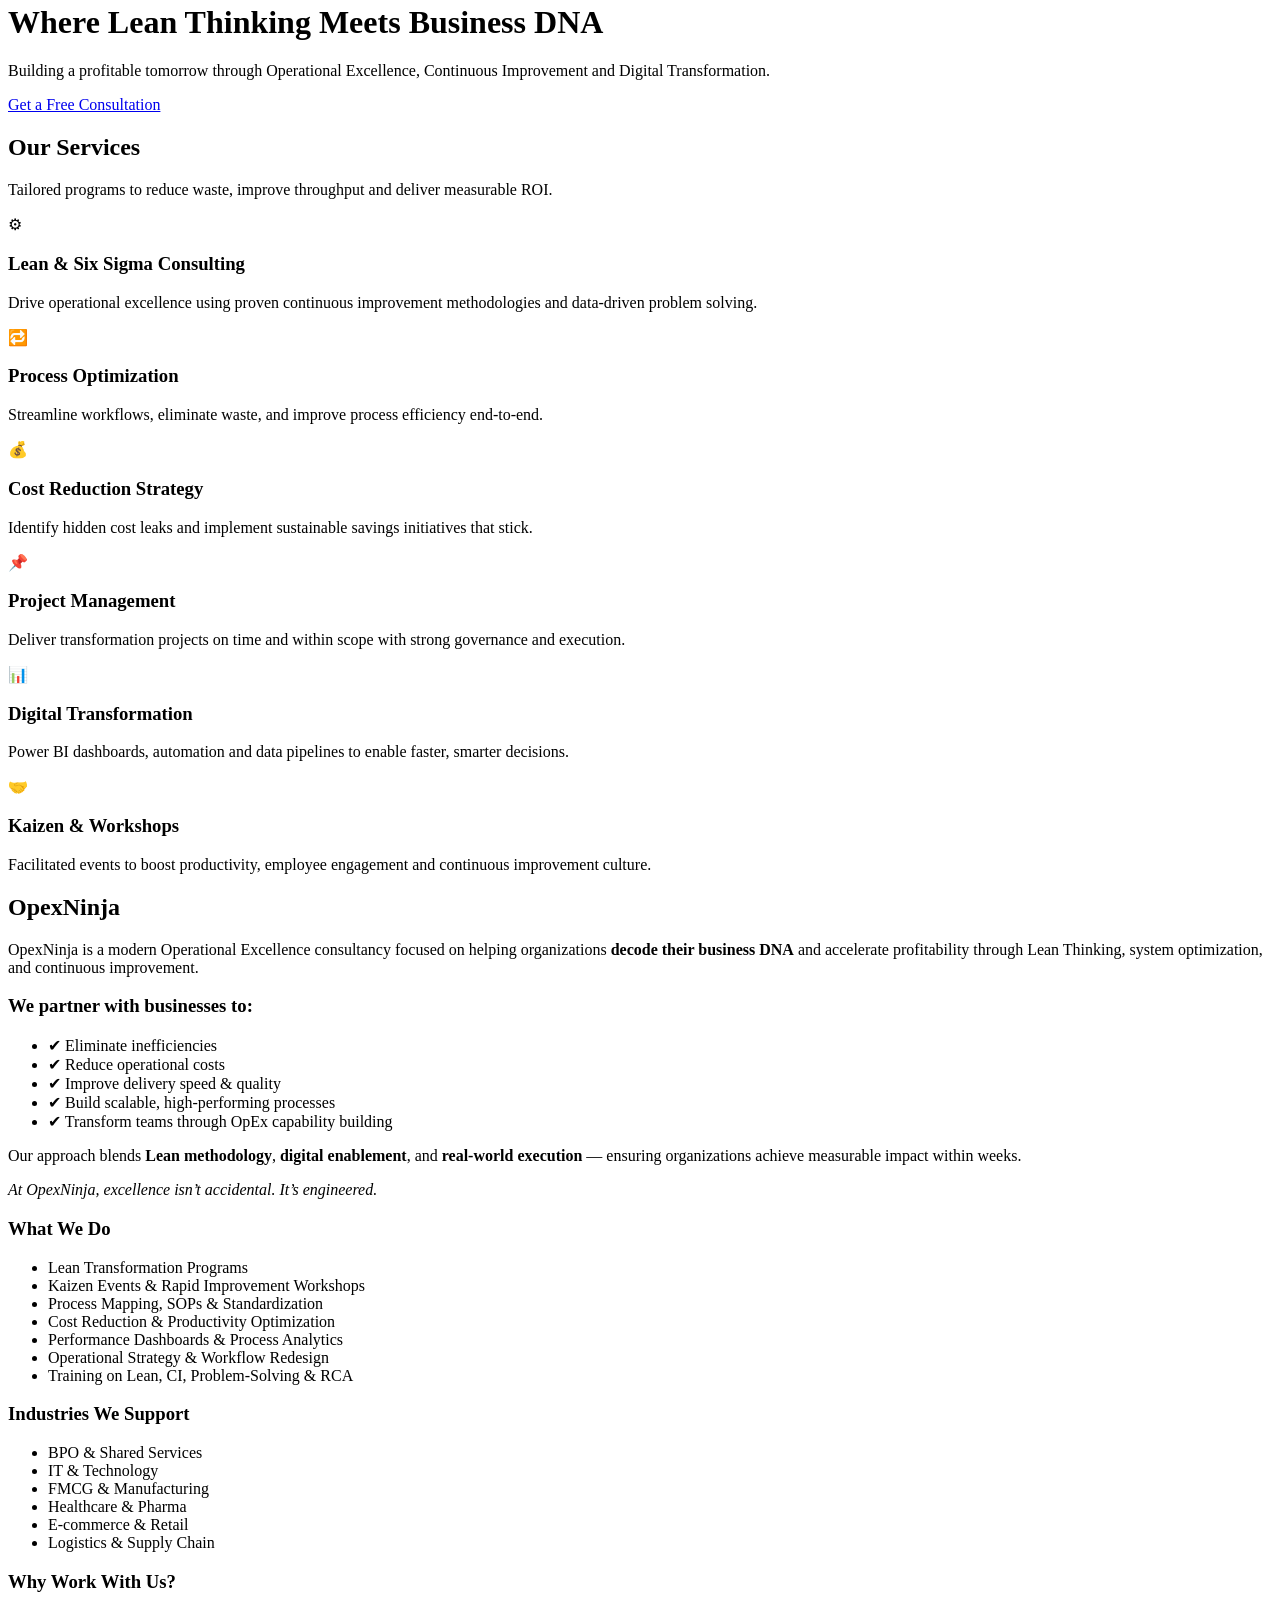
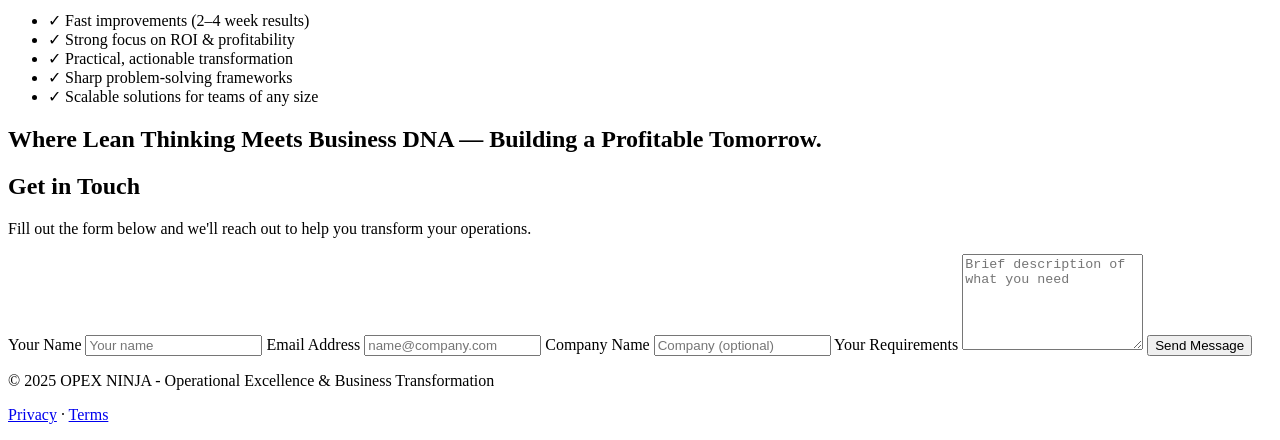
==== commit 01eb0ad8: "Update index.html" ====
--- a/index.html
+++ b/index.html
@@ -14,13 +14,109 @@
   <meta property="og:image" content="assets/og-image.png" />
   <meta property="og:url" content="https://your-domain-or-github-pages-url" />
 
-  <!-- Twitter -->
-  <meta name="twitter:card" content="summary_large_image" />
-
-  <link rel="icon" href="logo.png" type="image/png" />
-
-  <link rel="stylesheet" href="css_styles_Version1.css" />
-  <script defer src="js_main_Version1.js"></script>
+<!-- OPEX Ninja LinkedIn Premium Widget -->
+<section style="
+    max-width: 800px;
+    margin: 50px auto;
+    padding: 40px;
+    border-radius: 22px;
+    backdrop-filter: blur(20px);
+    background: linear-gradient(145deg, rgba(20,20,20,0.7), rgba(0,0,0,0.6));
+    border: 1px solid rgba(255,255,255,0.15);
+    box-shadow: 0 8px 35px rgba(0,0,0,0.4);
+    text-align: center;
+    font-family: 'Arial', sans-serif;
+    color: #fff;
+">
+
+    <!-- Logo -->
+    <img src="https://contactusopexninja-code.github.io/OPEXNINJA/assets/logo.png"
+         alt="OPEX Ninja Logo"
+         style="width: 110px; margin-bottom: 20px; filter: drop-shadow(0px 0px 10px #00e0ff);">
+
+    <!-- Title -->
+    <h2 style="
+        font-size: 32px;
+        margin-bottom: 10px;
+        font-weight: 700;
+        color: #00e0ff;
+        text-shadow: 0 0 12px #00e0ff;
+    ">
+        Connect With OPEX Ninja
+    </h2>
+
+    <!-- Subtext -->
+    <p style="font-size: 16px; color: #dcdcdc; margin-bottom: 30px; max-width: 650px; margin-left: auto; margin-right: auto;">
+        Your gateway to Lean transformation insights, operational excellence strategies,
+        and industry-leading business performance frameworks. Follow us for more.
+    </p>
+
+
+    <!-- Profile Badge -->
+    <div class="LI-profile-badge"
+        data-version="v1"
+        data-size="medium"
+        data-locale="en_US"
+        data-type="horizontal"
+        data-theme="dark"
+        data-vanity="opex-ninja"
+        style="margin-bottom: 30px;">
+        <a class="LI-simple-link" href="https://www.linkedin.com/in/opex-ninja" style="color: #00e0ff;">
+            Visit OPEX Ninja on LinkedIn
+        </a>
+    </div>
+
+    <!-- LinkedIn JS -->
+    <script src="https://platform.linkedin.com/in.js" type="text/javascript"> lang: en_US </script>
+
+    <!-- Share Button -->
+    <div style="margin-top: 20px; margin-bottom: 30px;">
+        <script type="IN/Share"
+                data-url="https://contactusopexninja-code.github.io/OPEXNINJA/#contact">
+        </script>
+    </div>
+
+
+    <!-- CTA Buttons -->
+    <div style="display: flex; justify-content: center; gap: 20px; flex-wrap: wrap;">
+
+        <!-- Visit LinkedIn Button -->
+        <a href="https://www.linkedin.com/in/opex-ninja"
+           target="_blank"
+           style="
+               padding: 14px 26px;
+               background: #00e0ff;
+               color: #000;
+               font-weight: 600;
+               border-radius: 50px;
+               text-decoration: none;
+               box-shadow: 0 0 15px #00e0ff;
+               transition: 0.3s;
+           "
+           onmouseover="this.style.boxShadow='0 0 25px #00e0ff';"
+           onmouseout="this.style.boxShadow='0 0 15px #00e0ff';">
+            Visit LinkedIn
+        </a>
+
+        <!-- Contact Button -->
+        <a href="#contact"
+           style="
+               padding: 14px 26px;
+               background: transparent;
+               border: 2px solid #00e0ff;
+               color: #00e0ff;
+               font-weight: 600;
+               border-radius: 50px;
+               text-decoration: none;
+               transition: 0.3s;
+           "
+           onmouseover="this.style.background='#00e0ff'; this.style.color='#000';"
+           onmouseout="this.style.background='transparent'; this.style.color='#00e0ff';">
+            Contact Us
+        </a>
+    </div>
+
+</section>
 
   <!-- JSON-LD structured data -->
   <script type="application/ld+json">
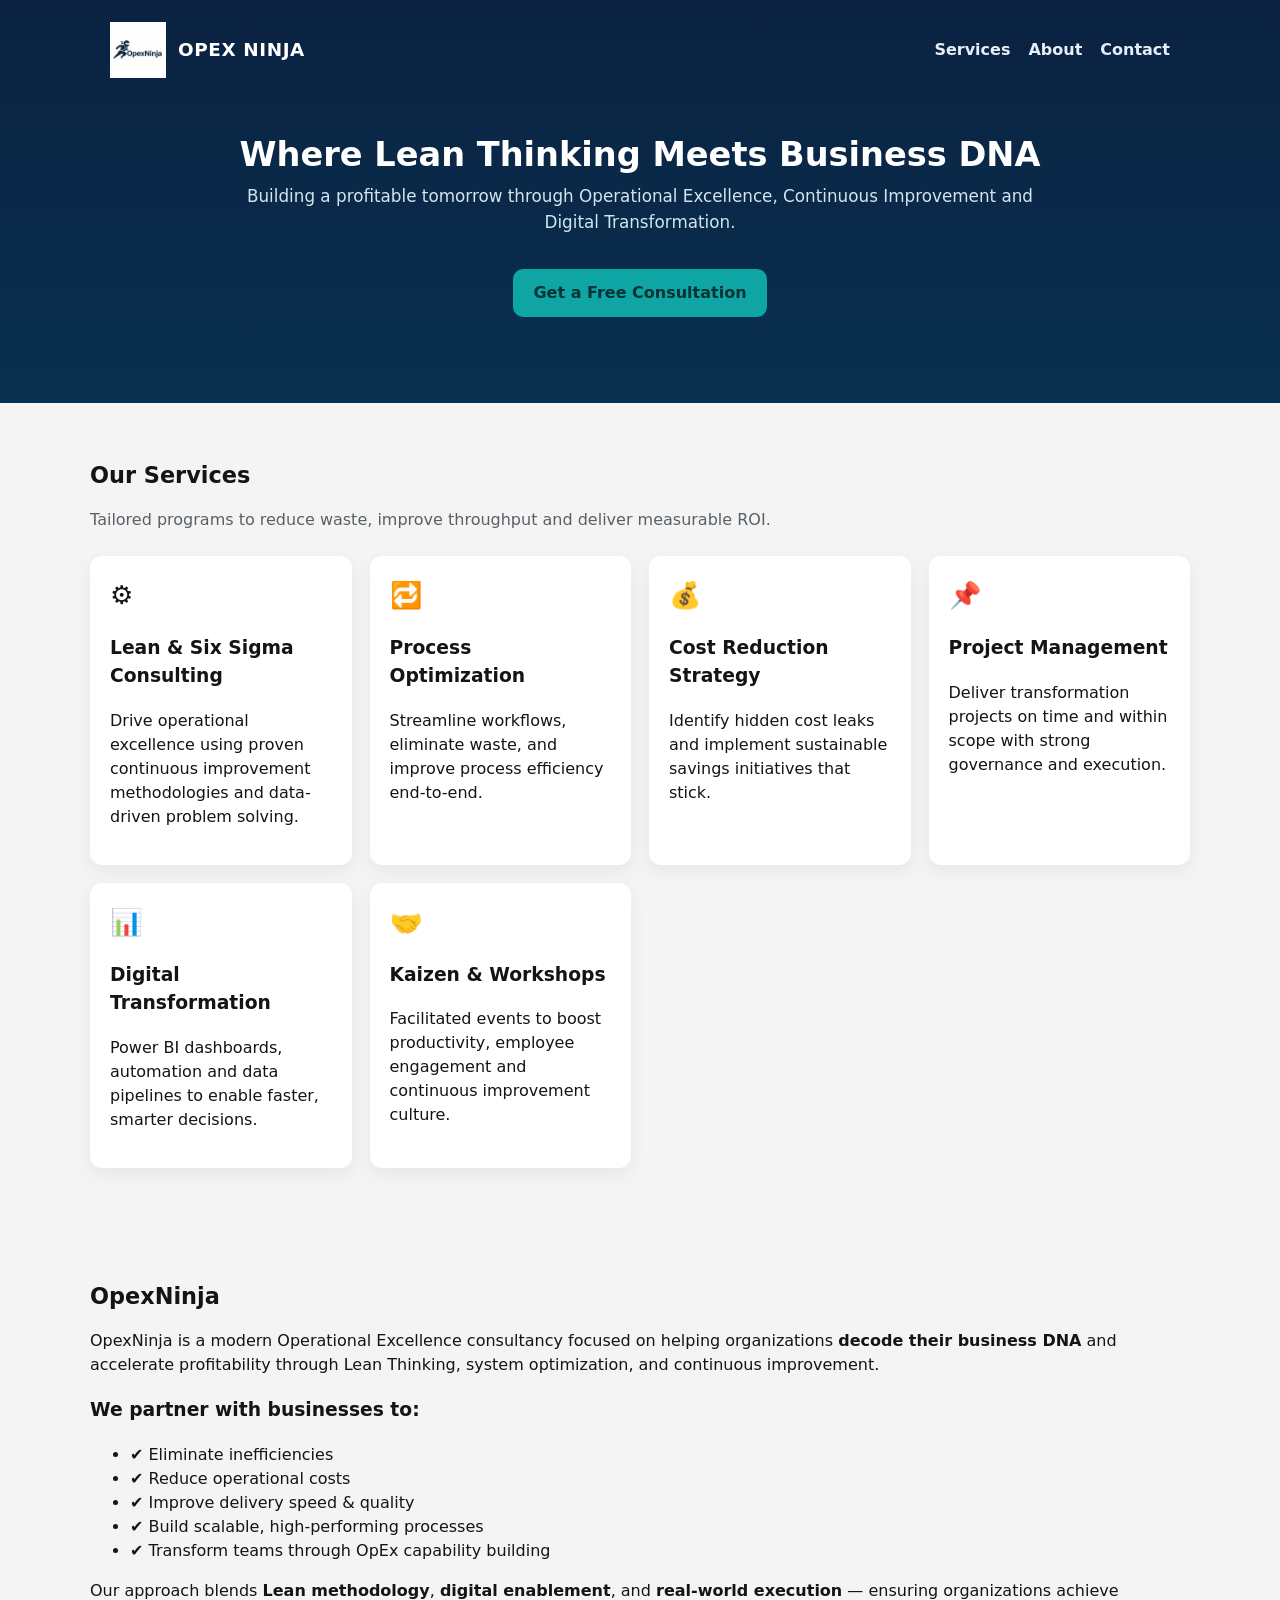
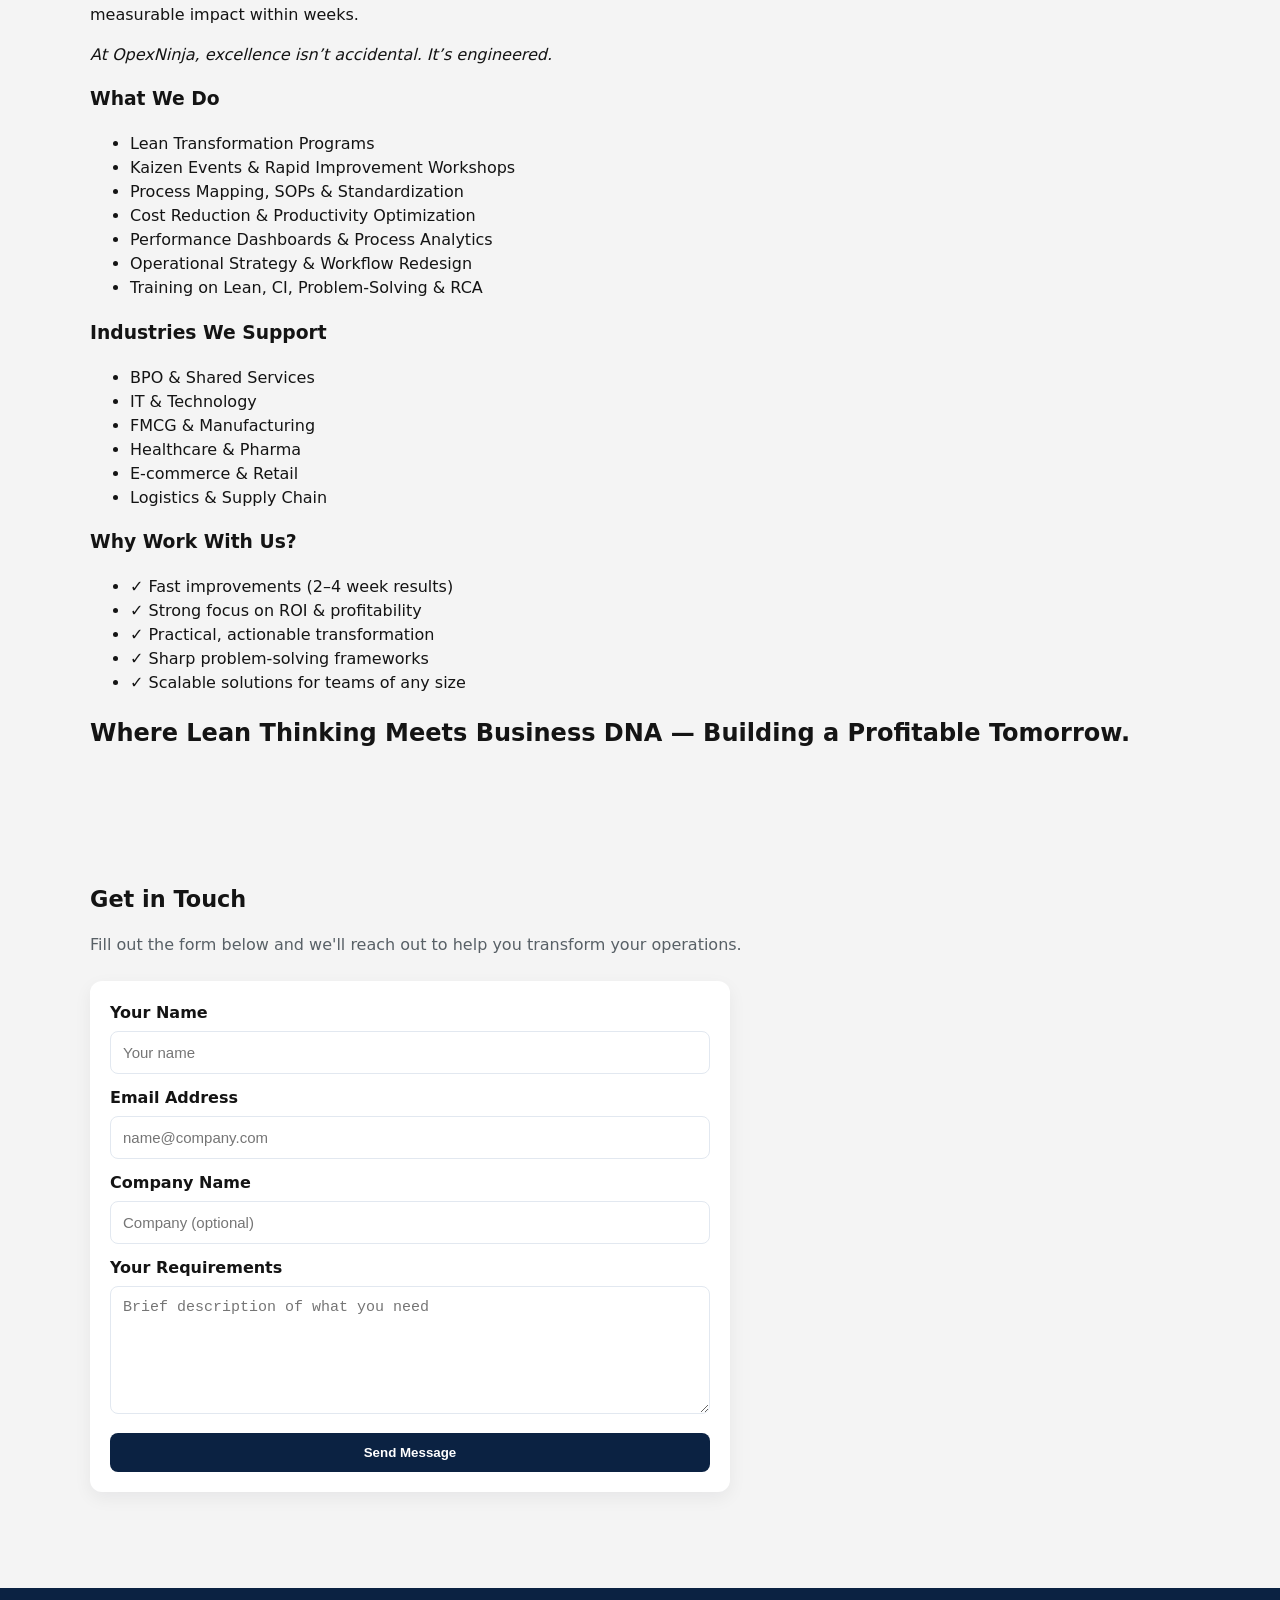
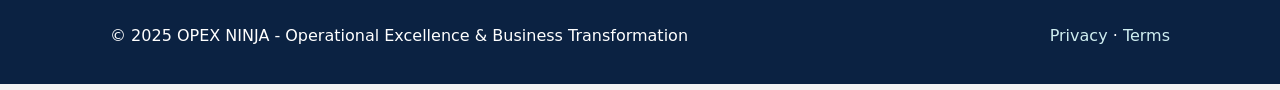
==== commit 4b89cea7: "Update index.html" ====
--- a/index.html
+++ b/index.html
@@ -14,109 +14,13 @@
   <meta property="og:image" content="assets/og-image.png" />
   <meta property="og:url" content="https://your-domain-or-github-pages-url" />
 
-<!-- OPEX Ninja LinkedIn Premium Widget -->
-<section style="
-    max-width: 800px;
-    margin: 50px auto;
-    padding: 40px;
-    border-radius: 22px;
-    backdrop-filter: blur(20px);
-    background: linear-gradient(145deg, rgba(20,20,20,0.7), rgba(0,0,0,0.6));
-    border: 1px solid rgba(255,255,255,0.15);
-    box-shadow: 0 8px 35px rgba(0,0,0,0.4);
-    text-align: center;
-    font-family: 'Arial', sans-serif;
-    color: #fff;
-">
-
-    <!-- Logo -->
-    <img src="https://contactusopexninja-code.github.io/OPEXNINJA/assets/logo.png"
-         alt="OPEX Ninja Logo"
-         style="width: 110px; margin-bottom: 20px; filter: drop-shadow(0px 0px 10px #00e0ff);">
-
-    <!-- Title -->
-    <h2 style="
-        font-size: 32px;
-        margin-bottom: 10px;
-        font-weight: 700;
-        color: #00e0ff;
-        text-shadow: 0 0 12px #00e0ff;
-    ">
-        Connect With OPEX Ninja
-    </h2>
-
-    <!-- Subtext -->
-    <p style="font-size: 16px; color: #dcdcdc; margin-bottom: 30px; max-width: 650px; margin-left: auto; margin-right: auto;">
-        Your gateway to Lean transformation insights, operational excellence strategies,
-        and industry-leading business performance frameworks. Follow us for more.
-    </p>
-
-
-    <!-- Profile Badge -->
-    <div class="LI-profile-badge"
-        data-version="v1"
-        data-size="medium"
-        data-locale="en_US"
-        data-type="horizontal"
-        data-theme="dark"
-        data-vanity="opex-ninja"
-        style="margin-bottom: 30px;">
-        <a class="LI-simple-link" href="https://www.linkedin.com/in/opex-ninja" style="color: #00e0ff;">
-            Visit OPEX Ninja on LinkedIn
-        </a>
-    </div>
-
-    <!-- LinkedIn JS -->
-    <script src="https://platform.linkedin.com/in.js" type="text/javascript"> lang: en_US </script>
-
-    <!-- Share Button -->
-    <div style="margin-top: 20px; margin-bottom: 30px;">
-        <script type="IN/Share"
-                data-url="https://contactusopexninja-code.github.io/OPEXNINJA/#contact">
-        </script>
-    </div>
-
-
-    <!-- CTA Buttons -->
-    <div style="display: flex; justify-content: center; gap: 20px; flex-wrap: wrap;">
-
-        <!-- Visit LinkedIn Button -->
-        <a href="https://www.linkedin.com/in/opex-ninja"
-           target="_blank"
-           style="
-               padding: 14px 26px;
-               background: #00e0ff;
-               color: #000;
-               font-weight: 600;
-               border-radius: 50px;
-               text-decoration: none;
-               box-shadow: 0 0 15px #00e0ff;
-               transition: 0.3s;
-           "
-           onmouseover="this.style.boxShadow='0 0 25px #00e0ff';"
-           onmouseout="this.style.boxShadow='0 0 15px #00e0ff';">
-            Visit LinkedIn
-        </a>
-
-        <!-- Contact Button -->
-        <a href="#contact"
-           style="
-               padding: 14px 26px;
-               background: transparent;
-               border: 2px solid #00e0ff;
-               color: #00e0ff;
-               font-weight: 600;
-               border-radius: 50px;
-               text-decoration: none;
-               transition: 0.3s;
-           "
-           onmouseover="this.style.background='#00e0ff'; this.style.color='#000';"
-           onmouseout="this.style.background='transparent'; this.style.color='#00e0ff';">
-            Contact Us
-        </a>
-    </div>
-
-</section>
+  <!-- Twitter -->
+  <meta name="twitter:card" content="summary_large_image" />
+
+  <link rel="icon" href="logo.png" type="image/png" />
+
+  <link rel="stylesheet" href="css_styles_Version1.css" />
+  <script defer src="js_main_Version1.js"></script>
 
   <!-- JSON-LD structured data -->
   <script type="application/ld+json">
@@ -285,8 +189,8 @@
         <div id="form-status" role="status" aria-live="polite" class="form-status" hidden></div>
       </form>
 
-      
     </section>
+
   </main>
 
   <footer class="site-footer" role="contentinfo">
--- a/css_styles_Version1.css
+++ b/css_styles_Version1.css
@@ -0,0 +1,82 @@
+:root{
+  --brand:#0b2242;
+  --accent:#0ea5a4;
+  --bg:#f4f4f4;
+  --card-bg:#ffffff;
+  --text:#141414;
+  --muted:#586066;
+  --radius:12px;
+  --container-width:1100px;
+}
+
+*{box-sizing:border-box}
+html,body{height:100%}
+body{
+  margin:0;
+  font-family:Inter, system-ui, -apple-system, "Segoe UI", Roboto, "Helvetica Neue", Arial;
+  background:var(--bg);
+  color:var(--text);
+  -webkit-font-smoothing:antialiased;
+  -moz-osx-font-smoothing:grayscale;
+  line-height:1.5;
+}
+
+/* Layout */
+.container{max-width:var(--container-width);margin:0 auto;padding:0 20px}
+.site-header{background:linear-gradient(180deg,var(--brand),#09304f);color:#fff;padding:22px 0}
+.header-inner{display:flex;align-items:center;justify-content:space-between;gap:16px}
+.brand{display:flex;align-items:center;gap:12px;text-decoration:none;color:inherit}
+.logo{width:56px;height:56px}
+.brand-text{font-weight:700;font-size:1.15rem;letter-spacing:0.6px}
+
+/* Nav */
+.main-nav{position:relative}
+.nav-list{list-style:none;margin:0;padding:0;display:flex;gap:18px}
+.nav-list a{color:#e6eef7;text-decoration:none;font-weight:600}
+.nav-toggle{display:none;background:transparent;border:0;color:#fff;font-size:20px}
+
+/* Hero */
+.hero{padding:48px 0;text-align:center}
+.hero h1{font-size:2.1rem;margin:4px 0}
+.lead{color:#d1e5f1;font-size:1.05rem;max-width:800px;margin:0 auto}
+.cta{display:inline-block;margin-top:18px;background:var(--accent);color:#053333;padding:12px 20px;border-radius:10px;text-decoration:none;font-weight:700}
+
+/* Sections */
+.section{padding:56px 0}
+.section.alt{background:#fff}
+.section-title{font-size:1.4rem;margin:0 0 8px}
+.section-sub{color:var(--muted);margin-bottom:24px}
+
+/* Services grid */
+.services-grid{display:grid;grid-template-columns:repeat(auto-fit,minmax(240px,1fr));gap:18px}
+.card{background:var(--card-bg);padding:20px;border-radius:var(--radius);box-shadow:0 6px 18px rgba(12,20,30,0.06);text-align:left;transition:transform .18s ease,box-shadow .18s ease}
+.card:hover{transform:translateY(-6px);box-shadow:0 12px 28px rgba(12,20,30,0.10)}
+.card-icon{font-size:26px;margin-bottom:10px}
+
+/* About list */
+.about-list{margin:12px 0 0;padding-left:18px;color:var(--cardbg)}
+
+/* Form */
+.lead-form{background:var(--card-bg);padding:20px;border-radius:var(--radius);box-shadow:0 6px 18px rgba(12,20,30,0.06);max-width:640px;margin-top:12px}
+.lead-form label{display:block;margin-bottom:6px;font-weight:600}
+.lead-form input, .lead-form textarea{
+  width:100%;padding:12px;border:1px solid #e2e8f0;border-radius:8px;margin-bottom:12px;font-size:15px
+}
+.lead-form button{display:inline-block;background:var(--brand);color:#fff;border:none;padding:12px 18px;border-radius:8px;font-weight:700;cursor:pointer;width:100%}
+.form-status{margin-top:12px;color:var(--muted)}
+
+/* Footer */
+.site-footer{background:var(--brand);color:#fff;padding:20px 0;margin-top:40px}
+.footer-inner{display:flex;align-items:center;justify-content:space-between;gap:16px}
+.footer-links a{color:#cfeef0;text-decoration:none}
+
+/* Responsive */
+@media (max-width:800px){
+  .header-inner{flex-direction:row}
+  .nav-toggle{display:inline-block}
+  .nav-list{position:absolute;right:20px;top:58px;flex-direction:column;background:rgba(255,255,255,0.04);padding:12px;border-radius:8px;display:none}
+  .nav-list a{color:#fff}
+  .nav-list.show{display:flex}
+  .hero h1{font-size:1.6rem}
+  .footer-inner{flex-direction:column;align-items:flex-start}
+}
